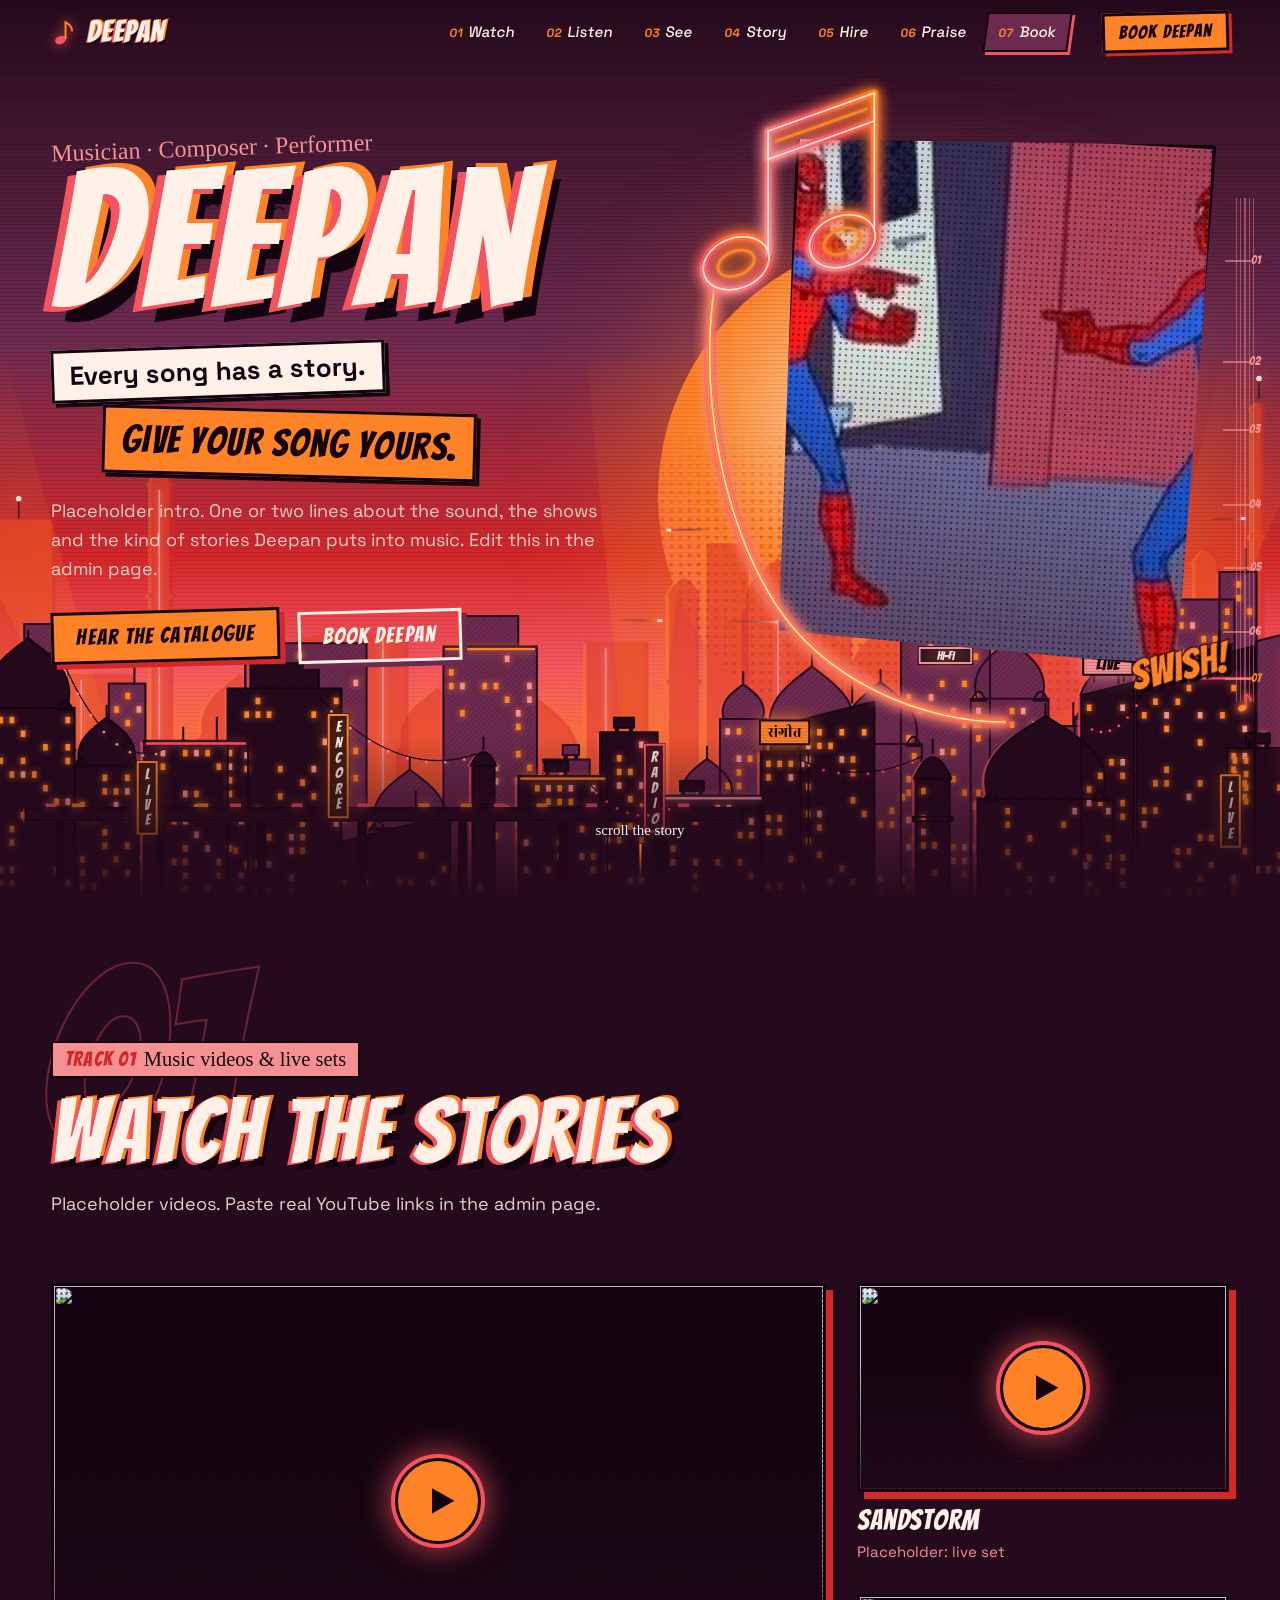
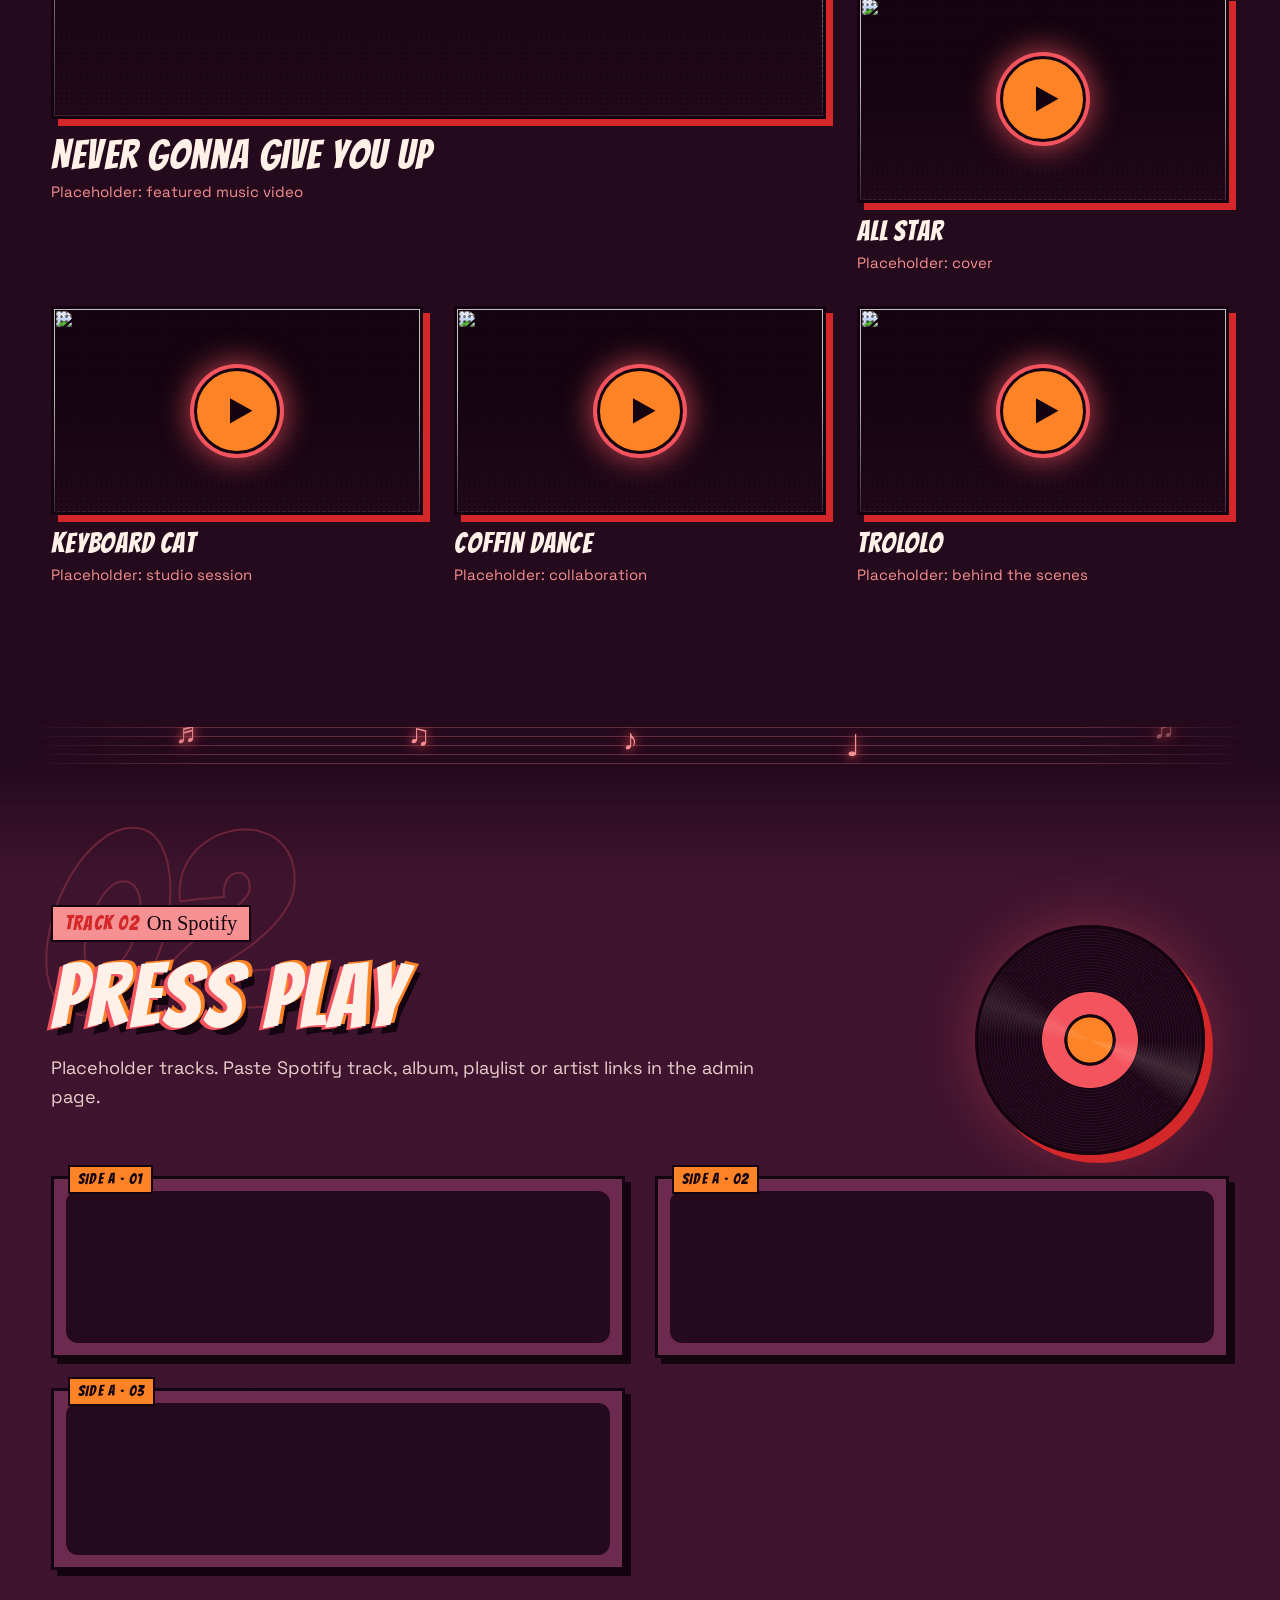
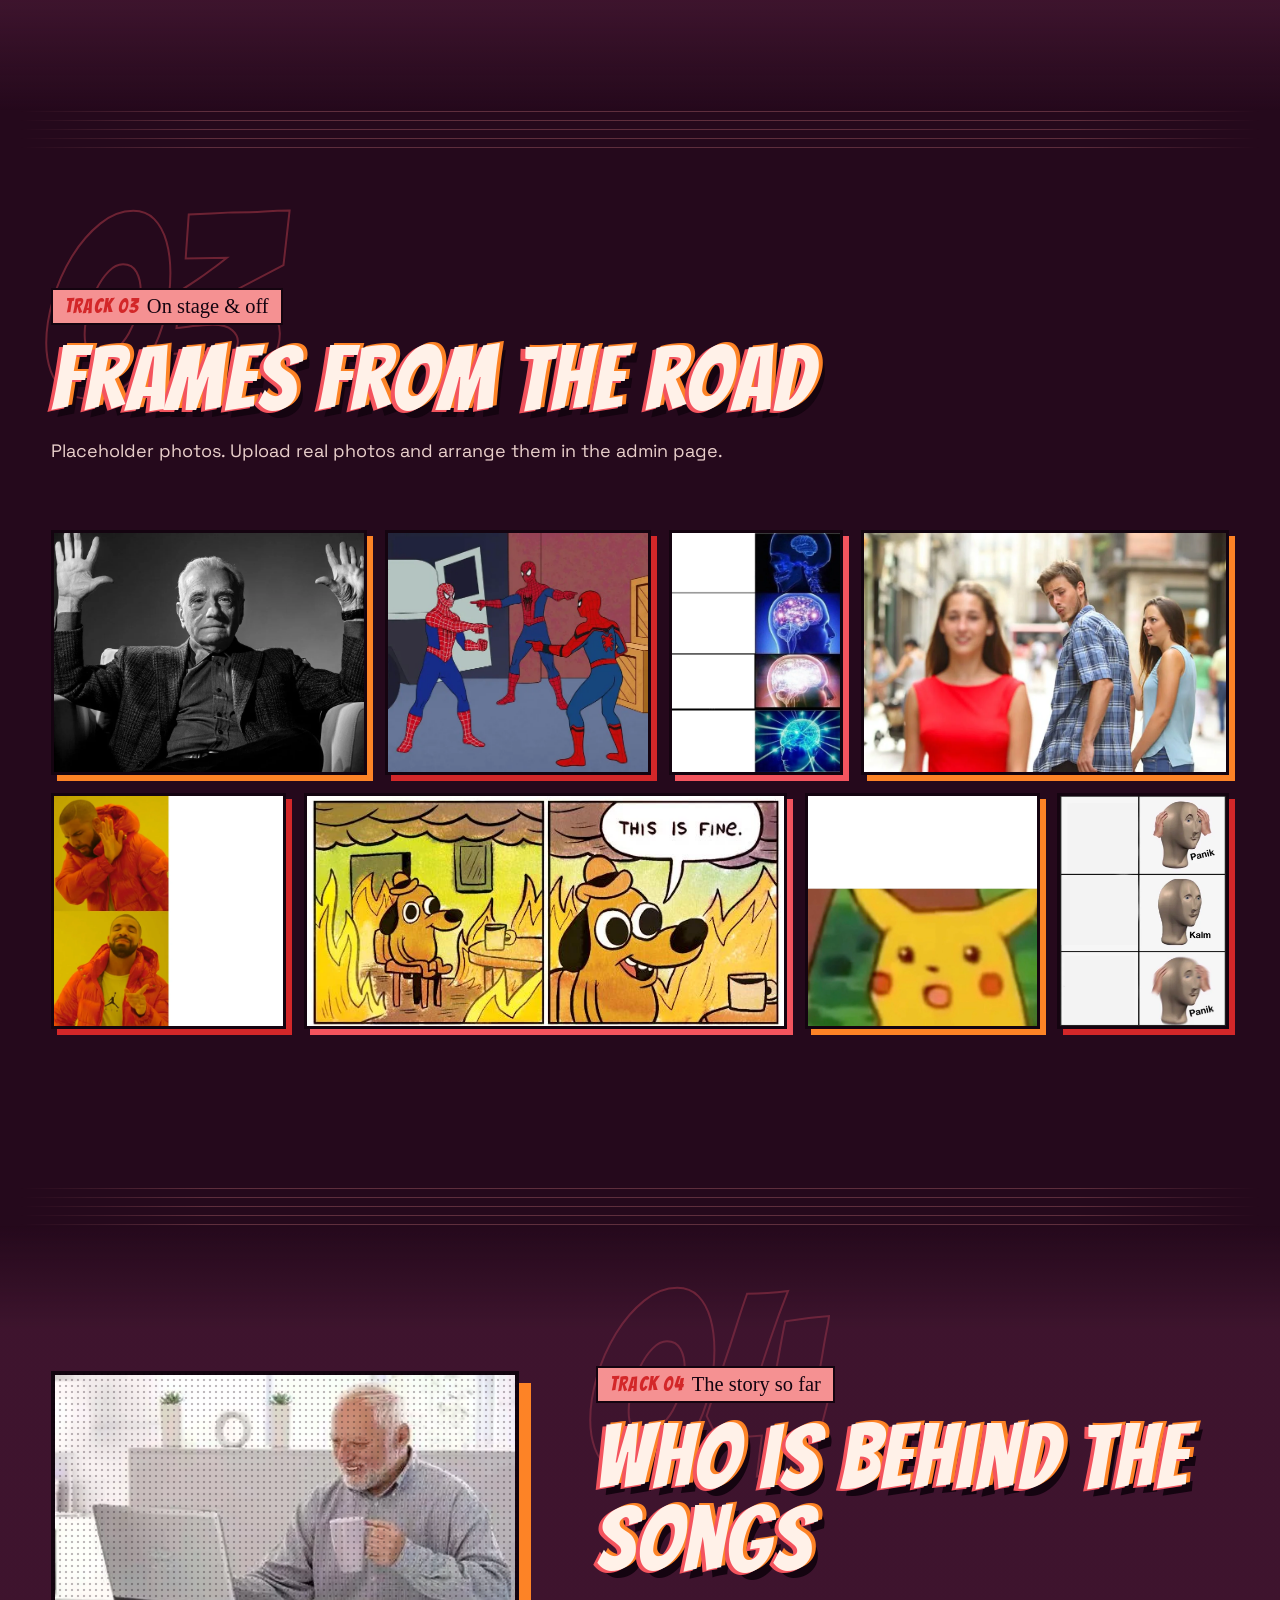
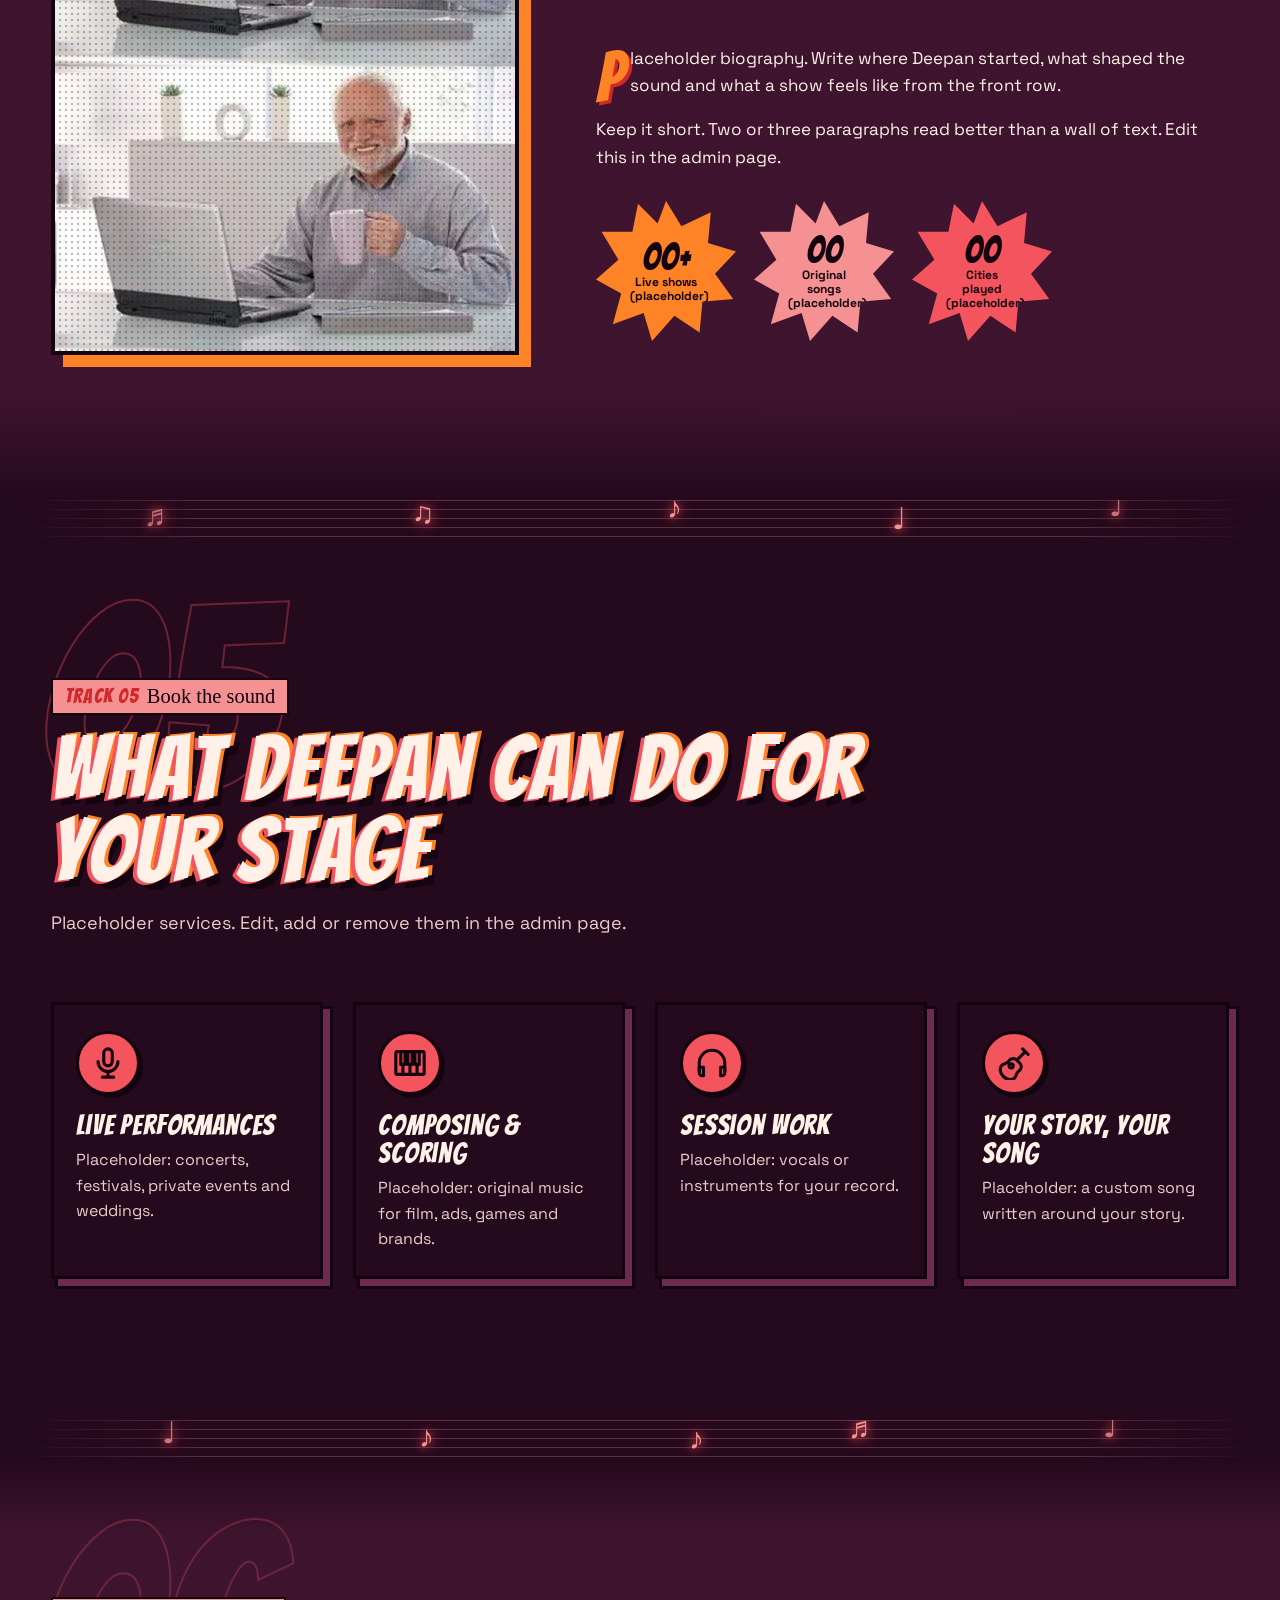
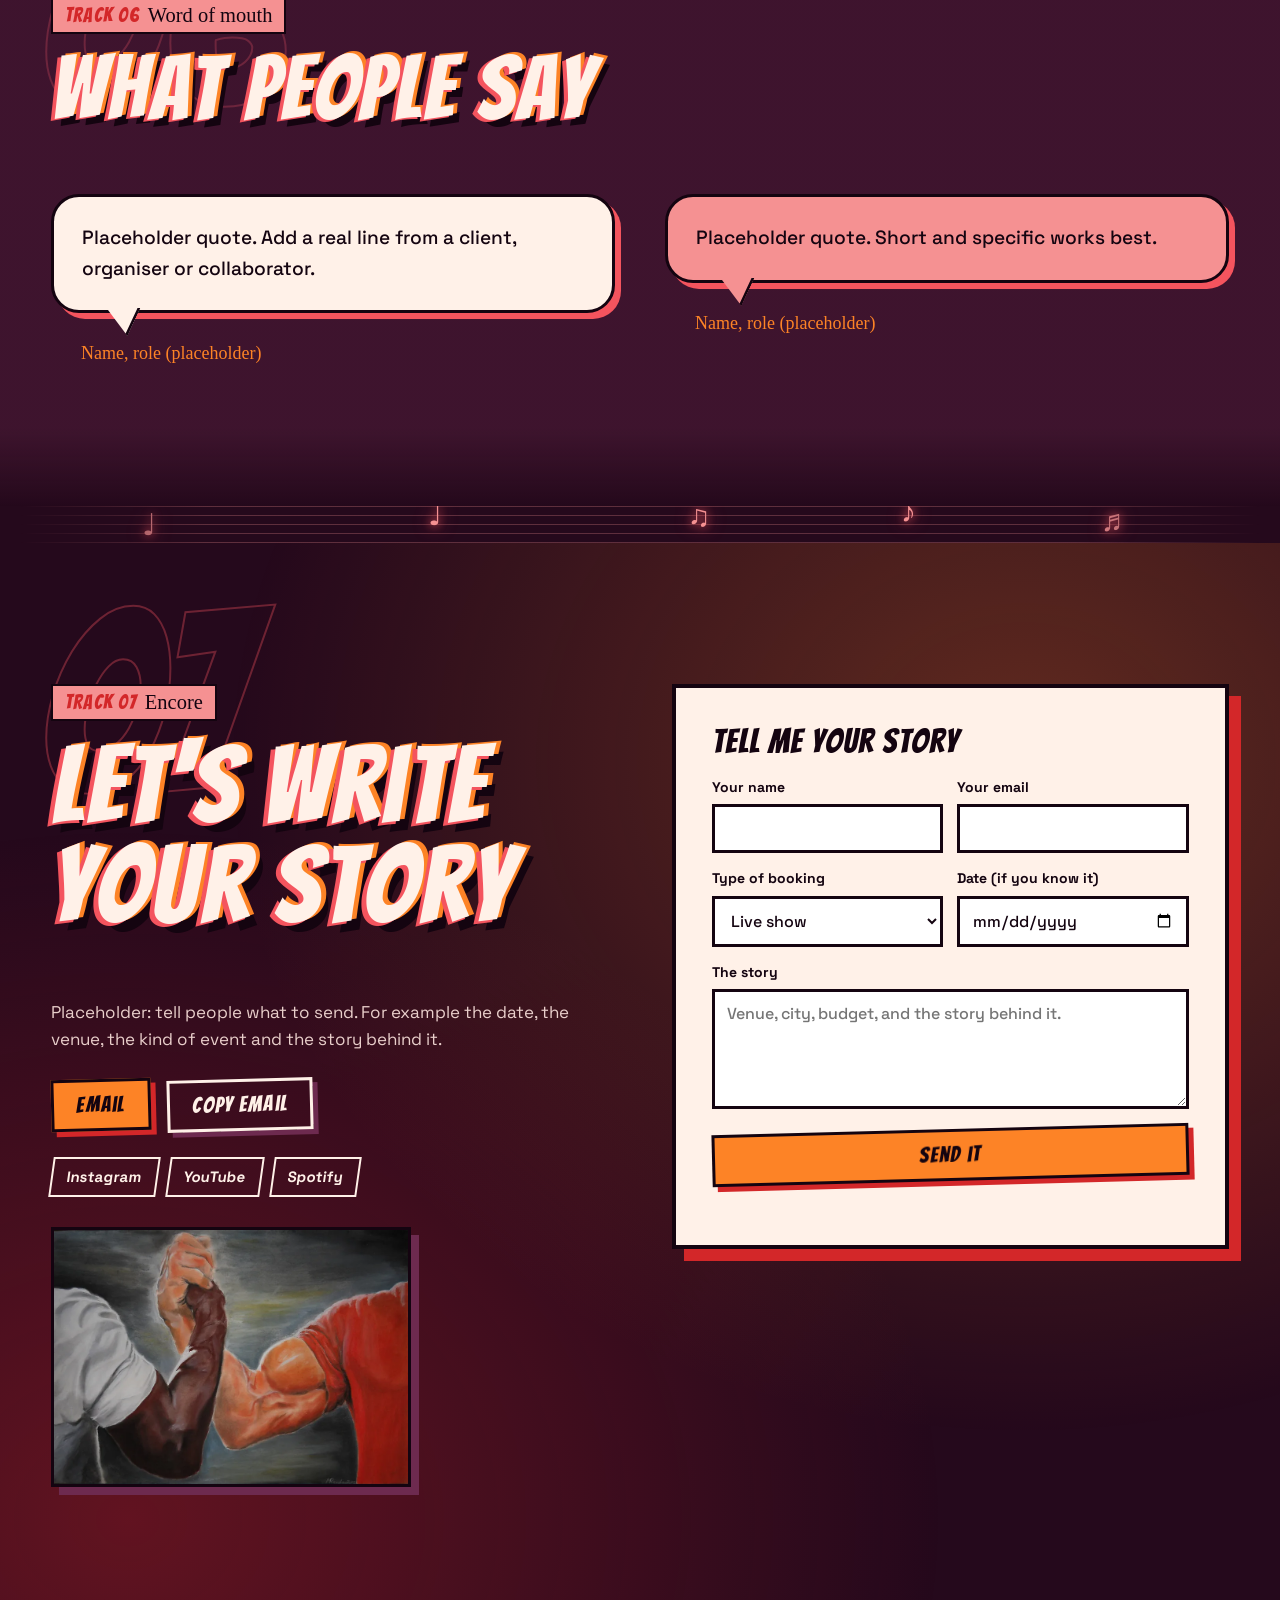
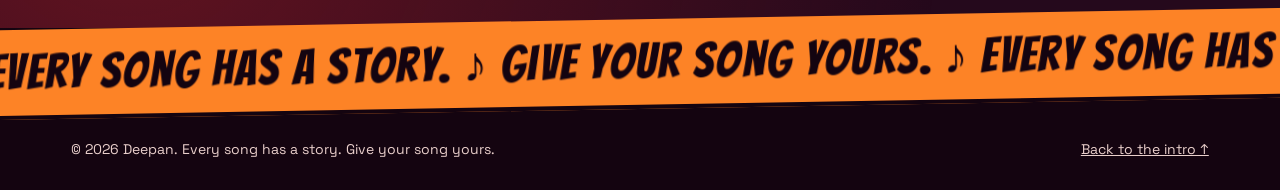
==== index.html @ 37f471c4 "Add files via upload" ====
<!DOCTYPE html>
<html lang="en">
  <head>
    <meta charset="utf-8">
    <meta name="viewport" content="width=device-width, initial-scale=1, viewport-fit=cover">
    <meta name="theme-color" content="#25091C">
    <!-- SEO:START -->
    <title>Deepan | Musician, composer and performer</title>
    <meta name="description" content="Every song has a story. Give your song yours. Watch, listen and book Deepan for live shows, composing and session work.">
    <meta name="keywords" content="Deepan, musician, composer, live music, singer, book a musician">
    <meta name="robots" content="noindex">
    <meta property="og:type" content="website">
    <meta property="og:title" content="Deepan | Musician, composer and performer">
    <meta property="og:description" content="Every song has a story. Give your song yours. Watch, listen and book Deepan for live shows, composing and session work.">
    <meta property="og:image" content="assets/placeholders/spiderman-pointing.webp">
    <meta property="og:locale" content="en_IN">
    <meta property="og:site_name" content="Deepan">
    <meta name="twitter:card" content="summary_large_image">
    <meta name="twitter:title" content="Deepan | Musician, composer and performer">
    <meta name="twitter:description" content="Every song has a story. Give your song yours. Watch, listen and book Deepan for live shows, composing and session work.">
    <meta name="twitter:image" content="assets/placeholders/spiderman-pointing.webp">
    <script type="application/ld+json">
{
  "@context": "https://schema.org",
  "@type": "MusicGroup",
  "name": "Deepan",
  "description": "Every song has a story. Give your song yours. Watch, listen and book Deepan for live shows, composing and session work.",
  "image": "assets/placeholders/spiderman-pointing.webp",
  "email": "hello@example.com"
}
</script>
    <!-- SEO:END -->
    <link rel="icon" href="favicon.svg" type="image/svg+xml">
    <link rel="preconnect" href="https://fonts.googleapis.com">
    <link rel="preconnect" href="https://fonts.gstatic.com" crossorigin>
    <link rel="stylesheet" href="https://fonts.googleapis.com/css2?family=Bangers&family=Permanent+Marker&family=Rozha+One&family=Space+Grotesk:wght@400;500;700&display=swap">
    <link rel="stylesheet" href="css/site.css">
    <link rel="preload" href="content.json" as="fetch" type="application/json" crossorigin>
    <script>
      // Set before first paint so the CSS can drop heavy layers on phones.
      (function () {
        var c = document.documentElement.classList;
        if (matchMedia('(pointer: coarse)').matches || /[?&]lite\b/.test(location.search)) c.add('lite');
      })();
    </script>
    <script src="https://cdn.jsdelivr.net/npm/lenis@1.3.4/dist/lenis.min.js" defer></script>
    <script type="module" src="js/site.js"></script>
  </head>
  <body>
    <a class="skip" href="#main">Skip to content</a>

    <svg class="svg-defs" width="0" height="0" aria-hidden="true">
      <defs>
        <filter id="neon-glow" x="-50%" y="-50%" width="200%" height="200%">
          <feGaussianBlur in="SourceGraphic" stdDeviation="7" result="wide"/>
          <feGaussianBlur in="SourceGraphic" stdDeviation="2.5" result="tight"/>
          <feMerge>
            <feMergeNode in="wide"/>
            <feMergeNode in="wide"/>
            <feMergeNode in="tight"/>
            <feMergeNode in="SourceGraphic"/>
          </feMerge>
        </filter>
        <linearGradient id="tube-grad" x1="0" y1="1" x2="1" y2="0">
          <stop offset="0" stop-color="#F59192"/>
          <stop offset=".5" stop-color="#F4545E"/>
          <stop offset="1" stop-color="#FD8326"/>
        </linearGradient>
        <symbol id="note-glyph" viewBox="0 0 40 52">
          <ellipse cx="13" cy="42" rx="11" ry="8" transform="rotate(-20 13 42)"/>
          <path d="M23 39V6c6 4 13 8 13 17" fill="none" stroke="currentColor" stroke-width="4" stroke-linecap="round"/>
        </symbol>
      </defs>
    </svg>

    <header class="topbar" id="topbar"></header>
    <nav class="staff" id="staff" aria-label="Page progress"></nav>
    <canvas class="fx" id="fx" aria-hidden="true"></canvas>
    <canvas class="fx fx-top" id="fx-top" aria-hidden="true"></canvas>

    <main id="main">
      <section class="hero" id="top"></section>
      <div id="sections"></div>
    </main>

    <footer class="footer" id="footer"></footer>

    <dialog class="lightbox" id="lightbox" aria-labelledby="lb-title" data-lenis-prevent>
      <div class="lb-wrap">
        <h2 class="sr-only" id="lb-title">Photo viewer</h2>
        <figure><img src="[data-uri]" alt=""><figcaption></figcaption></figure>
        <button class="lb-btn lb-close" type="button" aria-label="Close">×</button>
        <button class="lb-btn lb-prev" type="button" aria-label="Previous photo">‹</button>
        <button class="lb-btn lb-next" type="button" aria-label="Next photo">›</button>
      </div>
    </dialog>

    <noscript>
      <p class="noscript">This site needs JavaScript to show the videos, music and photos.</p>
    </noscript>
  </body>
</html>
---- css/site.css ----
/* Palette from "colour code": #FD8326 #F59192 #F4545E #D32729 #6D2A4F #25091C */
:root {
  --amber: #FD8326;
  --blush: #F59192;
  --coral: #F4545E;
  --crimson: #D32729;
  --plum: #6D2A4F;
  --night: #25091C;
  --ink: #140410;
  --paper: #FFF1E8;
  --paper-dim: #E9CFCB;

  --display: 'Bangers', 'Impact', sans-serif;
  --body: 'Space Grotesk', system-ui, sans-serif;
  --hand: 'Permanent Marker', 'Comic Sans MS', cursive;

  --gutter: clamp(16px, 4vw, 56px);
  --max: 1240px;
  --bar: 64px;
  --dots: radial-gradient(circle, rgba(20, 4, 16, .55) 1.1px, transparent 1.6px);
  --dots-light: radial-gradient(circle, rgba(255, 241, 232, .14) 1px, transparent 1.5px);
}

*, *::before, *::after { box-sizing: border-box; }
html { scroll-behavior: smooth; scroll-padding-top: var(--bar); -webkit-text-size-adjust: 100%; }
body {
  margin: 0;
  background: var(--night);
  color: var(--paper);
  font: 400 clamp(16px, 1.05vw + 10px, 18px)/1.6 var(--body);
  overflow-x: hidden;
}
body::before {
  /* Ben-Day dots and paper grain over the whole page. */
  content: '';
  position: fixed;
  inset: 0;
  z-index: 0;
  pointer-events: none;
  background:
    var(--dots-light) 0 0 / 7px 7px,
    url("data:image/svg+xml,%3Csvg xmlns='http://www.w3.org/2000/svg' width='160' height='160'%3E%3Cfilter id='n'%3E%3CfeTurbulence type='fractalNoise' baseFrequency='.9' numOctaves='2' stitchTiles='stitch'/%3E%3CfeColorMatrix values='0 0 0 0 1 0 0 0 0 .9 0 0 0 0 .85 0 0 0 .07 0'/%3E%3C/filter%3E%3Crect width='100%25' height='100%25' filter='url(%23n)'/%3E%3C/svg%3E");
  mask-image: linear-gradient(180deg, transparent 0, #000 90vh);
}
img { max-width: 100%; display: block; }
a { color: inherit; }
button { font: inherit; color: inherit; }
:focus-visible { outline: 3px solid var(--amber); outline-offset: 3px; }
.svg-defs { position: absolute; width: 0; height: 0; }
.noscript { position: relative; z-index: 2; padding: 120px 24px; text-align: center; }
.sr-only { position: absolute; width: 1px; height: 1px; overflow: hidden; clip: rect(0 0 0 0); white-space: nowrap; }
.skip { position: absolute; left: -999px; top: 8px; z-index: 100; background: var(--amber); color: var(--ink); padding: 8px 14px; font-weight: 700; }
.skip:focus { left: 8px; }

/* Off-register print: colour layers slip away from the ink line. */
.misreg {
  color: var(--paper);
  text-shadow:
    -0.045em 0.025em 0 var(--coral),
    0.045em -0.02em 0 var(--amber),
    0.07em 0.08em 0 var(--ink);
}

/* ---------- Top bar ---------- */
.topbar {
  position: fixed;
  inset: 0 0 auto 0;
  z-index: 50;
  height: var(--bar);
  display: flex;
  align-items: center;
  gap: 24px;
  padding: 0 var(--gutter);
  transition: background .3s, box-shadow .3s, transform .25s ease;
}
.topbar.tuck { transform: translateY(-110%); }
.topbar.scrolled {
  background: rgba(37, 9, 28, .94);
  box-shadow: 0 3px 0 var(--ink), 0 6px 0 var(--crimson);
}
.logo {
  font: 400 30px/1 var(--display);
  letter-spacing: .04em;
  text-decoration: none;
  display: inline-flex;
  align-items: center;
  gap: 10px;
}
.logo svg { width: 26px; height: 26px; filter: drop-shadow(0 0 6px var(--coral)); }
.tracklist { display: flex; gap: 4px; margin-left: auto; list-style: none; padding: 0; }
.tracklist a {
  display: block;
  padding: 6px 12px;
  text-decoration: none;
  font-weight: 500;
  font-size: 15px;
  border: 2px solid transparent;
  transform: skew(-8deg);
}
.tracklist a span { color: var(--amber); font-size: 12px; margin-right: 6px; font-weight: 700; }
.tracklist a:hover, .tracklist a.on { border-color: var(--ink); background: var(--plum); box-shadow: 3px 3px 0 var(--coral); }
.book-btn { margin-left: 8px; }
.menu-btn { display: none; }

/* ---------- Buttons ---------- */
.btn {
  --bg: var(--amber);
  --fg: var(--ink);
  --sh: var(--crimson);
  display: inline-flex;
  align-items: center;
  gap: 10px;
  padding: 12px 22px;
  border: 3px solid var(--ink);
  background: var(--bg);
  color: var(--fg);
  font: 400 22px/1 var(--display);
  letter-spacing: .06em;
  text-decoration: none;
  cursor: pointer;
  box-shadow: 5px 5px 0 var(--sh);
  transform: rotate(-1.5deg);
  transition: transform .22s cubic-bezier(.3, .7, .3, 1), box-shadow .22s cubic-bezier(.3, .7, .3, 1);
}
.btn:hover { transform: rotate(0) translate(-2px, -2px); box-shadow: 8px 8px 0 var(--sh); }
.btn:active { transform: translate(3px, 3px); box-shadow: 1px 1px 0 var(--sh); }
.btn.ghost { --bg: transparent; --fg: var(--paper); --sh: var(--plum); border-color: var(--paper); }
.btn.small { font-size: 18px; padding: 8px 14px; box-shadow: 3px 3px 0 var(--sh); }
.btn svg { width: 20px; height: 20px; }

/* ---------- Hero ---------- */
.hero {
  position: relative;
  min-height: 100vh;
  min-height: 100svh;
  overflow: hidden;
  isolation: isolate;
  display: grid;
  align-items: center;
  padding: calc(var(--bar) + 24px) var(--gutter) 0;
  background: linear-gradient(180deg, var(--night) 0%, var(--plum) 38%, var(--crimson) 62%, var(--coral) 74%, var(--amber) 86%);
}
.hero-sky { position: absolute; inset: 0; z-index: -2; pointer-events: none; }
/* Faint screen scanlines over the sky: the cyberpunk layer. */
.hero-sky::after {
  content: '';
  position: absolute;
  inset: 0;
  background: repeating-linear-gradient(180deg, rgba(20, 4, 16, .14) 0 1px, transparent 1px 4px);
  mask-image: linear-gradient(180deg, #000 0%, rgba(0, 0, 0, .4) 70%, transparent 100%);
}
.sun {
  position: absolute;
  width: min(44vw, 520px);
  aspect-ratio: 1;
  right: 8%;
  bottom: 16%;
  border-radius: 50%;
  background: radial-gradient(circle at 40% 35%, #FFD3A8 0%, var(--amber) 38%, var(--coral) 75%);
  box-shadow: 0 0 120px 30px rgba(253, 131, 38, .35);
}
.sun::after {
  content: '';
  position: absolute;
  inset: 0;
  border-radius: 50%;
  background: radial-gradient(circle, var(--crimson) 1.6px, transparent 2.4px) 0 0 / 9px 9px;
  mask-image: linear-gradient(180deg, transparent 35%, #000 95%);
}
/* Full hero size, so each canvas can take a % of the hero height before it is drawn. */
.skyline { position: absolute; inset: 0; z-index: -1; pointer-events: none; will-change: transform; }
.skyline canvas { position: absolute; left: 0; bottom: 0; width: 100%; }
.hero-fade { position: absolute; left: 0; right: 0; bottom: 0; height: 18vh; z-index: -1; background: linear-gradient(180deg, transparent, var(--night)); pointer-events: none; }
.birds { position: absolute; top: 22%; left: 12%; width: 140px; z-index: -1; opacity: .7; }

.hero-inner {
  width: 100%;
  max-width: var(--max);
  margin: 0 auto;
  display: grid;
  grid-template-columns: minmax(0, 1.25fr) minmax(0, .9fr);
  gap: clamp(20px, 4vw, 60px);
  align-items: center;
  padding-bottom: 22vh;
}
.hero-role {
  font: 400 clamp(18px, 2vw, 24px)/1.2 var(--hand);
  color: var(--blush);
  margin: 0 0 4px;
  transform: rotate(-2deg);
}
.hero-name {
  font: 400 clamp(84px, 15vw, 220px)/.82 var(--display);
  letter-spacing: .02em;
  margin: 0;
  -webkit-text-stroke: 2px var(--ink);
  paint-order: stroke fill;
}
.hero-name .ch { display: inline-block; animation: drop .8s cubic-bezier(.2, .9, .3, 1.15) both; animation-delay: calc(var(--i) * 60ms + .15s); }
@keyframes drop {
  0% { opacity: 0; transform: translateY(-70px) rotate(-14deg) scale(1.3); }
  70% { opacity: 1; transform: translateY(6px) rotate(3deg); }
  100% { opacity: 1; transform: none; }
}
.captions { display: flex; flex-direction: column; align-items: flex-start; gap: 10px; margin: 26px 0 22px; }
.caption {
  display: inline-block;
  padding: 8px 16px;
  border: 3px solid var(--ink);
  font: 700 clamp(18px, 2.1vw, 26px)/1.2 var(--body);
  box-shadow: 4px 4px 0 var(--ink);
}
.caption.a { background: var(--paper); color: var(--ink); transform: rotate(-2deg); }
.caption.b { background: var(--amber); color: var(--ink); transform: rotate(1.5deg) translateX(clamp(10px, 4vw, 60px)); font-family: var(--display); font-weight: 400; font-size: clamp(24px, 3vw, 38px); letter-spacing: .04em; }
.hero-intro { max-width: 46ch; margin: 0 0 26px; color: var(--paper-dim); }
.hero-ctas { display: flex; flex-wrap: wrap; gap: 18px; }

.hero-art { position: relative; justify-self: center; width: min(100%, 420px); }
.portrait {
  position: relative;
  margin: 0;
  border: 4px solid var(--ink);
  background: var(--plum);
  transform: rotate(3deg);
  box-shadow: 10px 10px 0 var(--ink), 10px 10px 0 4px var(--coral);
  clip-path: polygon(0 3%, 100% 0, 97% 100%, 2% 97%);
}
.portrait img { width: 100%; aspect-ratio: 4 / 5; object-fit: cover; max-height: 62vh; filter: saturate(1.1) contrast(1.05); }
.portrait::after {
  content: '';
  position: absolute;
  inset: 0;
  background: var(--dots) 0 0 / 6px 6px, linear-gradient(200deg, transparent 50%, rgba(211, 39, 41, .45));
  mix-blend-mode: multiply;
  pointer-events: none;
}

.note-fly {
  position: absolute;
  width: clamp(150px, 18vw, 250px);
  left: -26%;
  top: -12%;
  z-index: 2;
  will-change: transform;
}
.neon-note { display: block; width: 100%; overflow: visible; }
.neon-note .tube { fill: none; stroke-linecap: round; stroke-linejoin: round; stroke-dasharray: 1; stroke-dashoffset: 1; }
.neon-note .t-out { stroke: url(#tube-grad); stroke-width: 7; }
.neon-note .t-in { stroke: var(--amber); stroke-width: 3; }
.neon-note .t-core { stroke: #FFE9DC; stroke-width: 1.6; }
.neon-note.lit .tube { animation: draw 1.3s cubic-bezier(.6, 0, .2, 1) calc(var(--d, 0s) + .2s) forwards; }
.neon-note.lit { animation: ignite 1.6s steps(1) .2s both; }
@keyframes draw { to { stroke-dashoffset: 0; } }
@keyframes ignite {
  0% { opacity: 0; } 10% { opacity: 1; } 14% { opacity: .2; } 20% { opacity: 1; }
  26% { opacity: .35; } 30%, 100% { opacity: 1; }
}
.swish-tail path { fill: none; stroke-linecap: round; stroke-dasharray: 1; stroke-dashoffset: 1; }
.neon-note.lit .swish-tail path { animation: draw .9s cubic-bezier(.3, 0, .2, 1) forwards; }
.neon-note.settled .swish-tail path { animation: none; stroke-dashoffset: 0; }

.sfx {
  position: absolute;
  font: 400 clamp(26px, 3.2vw, 44px)/1 var(--display);
  color: var(--amber);
  -webkit-text-stroke: 2px var(--ink);
  paint-order: stroke fill;
  text-shadow: 4px 4px 0 var(--ink);
  transform: rotate(-12deg);
  pointer-events: none;
  z-index: 3;
}
.sfx.s1 { right: -6%; bottom: -6%; }
.float-notes span {
  position: absolute;
  font-size: 26px;
  color: var(--blush);
  opacity: .0;
  text-shadow: 0 0 10px var(--coral);
  animation: rise 7s linear infinite;
}
@keyframes rise {
  0% { transform: translateY(0) rotate(-10deg); opacity: 0; }
  15% { opacity: .8; }
  100% { transform: translateY(-46vh) rotate(25deg); opacity: 0; }
}
.scroll-cue {
  position: absolute;
  left: 50%;
  bottom: 22px;
  translate: -50% 0;
  font: 400 15px/1 var(--hand);
  color: var(--paper);
  text-decoration: none;
  display: flex;
  flex-direction: column;
  align-items: center;
  gap: 6px;
  z-index: 3;
}
.scroll-cue i { width: 2px; height: 34px; background: linear-gradient(var(--amber), transparent); animation: cue 1.8s ease-in-out infinite; }
@keyframes cue { 0% { transform: scaleY(0); transform-origin: top; } 50% { transform: scaleY(1); transform-origin: top; } 51% { transform-origin: bottom; } 100% { transform: scaleY(0); transform-origin: bottom; } }

/* ---------- Sections ---------- */
main { position: relative; z-index: 1; }
.sec { position: relative; padding: clamp(80px, 11vw, 150px) var(--gutter); }
.sec:nth-of-type(even) { background: linear-gradient(180deg, transparent, rgba(109, 42, 79, .35) 12%, rgba(109, 42, 79, .35) 88%, transparent); }
.sec-inner { max-width: var(--max); margin: 0 auto; position: relative; }
.sec-head { position: relative; margin-bottom: clamp(36px, 5vw, 64px); max-width: 860px; }
.track-no {
  position: absolute;
  top: -.42em;
  left: -.06em;
  z-index: -1;
  font: 400 clamp(130px, 20vw, 260px)/1 var(--display);
  color: transparent;
  -webkit-text-stroke: 2px rgba(244, 84, 94, .35);
  user-select: none;
  pointer-events: none;
}
.eyebrow {
  display: inline-block;
  font: 400 clamp(17px, 1.6vw, 21px)/1.2 var(--hand);
  color: var(--ink);
  background: var(--blush);
  padding: 4px 12px;
  transform: rotate(-2deg);
  border: 2px solid var(--ink);
  margin-bottom: 14px;
}
.eyebrow b { font-family: var(--display); font-weight: 400; letter-spacing: .06em; margin-right: 8px; color: var(--crimson); }
.sec-title { font: 400 clamp(46px, 7vw, 96px)/.92 var(--display); letter-spacing: .02em; margin: 0 0 16px; }
.sec-intro { color: var(--paper-dim); max-width: 60ch; margin: 0; }

/* Comic panel: thick ink, hard offset shadow, slightly crooked. */
.panel {
  position: relative;
  border: 3px solid var(--ink);
  background: var(--plum);
  box-shadow: 7px 7px 0 var(--ink);
}

/* Reveal: a short glide up with a slight comic tilt that settles. */
.reveal { opacity: 0; }
.reveal.in { animation: slam .8s cubic-bezier(.16, .84, .3, 1) both; animation-delay: calc(var(--i, 0) * 70ms); }
@keyframes slam {
  from { opacity: 0; transform: translate3d(0, 34px, 0) rotate(-1.5deg) scale(.98); }
  to { opacity: 1; transform: none; }
}

/* Staff divider between sections: five lines and a short melody. */
.stave {
  position: relative;
  z-index: 1;
  max-width: var(--max);
  height: 37px;
  margin: 0 auto;
  background: repeating-linear-gradient(180deg, rgba(245, 145, 146, .28) 0 1px, transparent 1px 9px);
  mask-image: linear-gradient(90deg, transparent, #000 15%, #000 85%, transparent);
}
.stave i {
  position: absolute;
  font: normal 30px/1 serif;
  color: var(--blush);
  text-shadow: 0 0 8px var(--coral), 0 0 18px var(--coral);
}

/* ---------- Videos ---------- */
.videos { display: grid; grid-template-columns: repeat(3, minmax(0, 1fr)); gap: clamp(18px, 2.4vw, 32px); }
.video { margin: 0; }
.video:nth-child(3n + 2) { transform: rotate(.8deg); }
.video:nth-child(3n) { transform: rotate(-.8deg); }
.video.featured { grid-column: span 2; grid-row: span 2; transform: rotate(-.6deg); }
.yt {
  position: relative;
  display: block;
  width: 100%;
  aspect-ratio: 16 / 9;
  padding: 0;
  border: 3px solid var(--ink);
  background: var(--ink);
  cursor: pointer;
  overflow: hidden;
  box-shadow: 7px 7px 0 var(--crimson);
}
.yt img, .yt iframe { position: absolute; inset: 0; width: 100%; height: 100%; object-fit: cover; border: 0; }
.yt::after {
  content: '';
  position: absolute;
  inset: 0;
  background: var(--dots) 0 0 / 5px 5px, linear-gradient(180deg, transparent 40%, rgba(37, 9, 28, .85));
  transition: opacity .3s ease;
  pointer-events: none;
}
.yt:hover::after { opacity: .55; }
.yt.playing::after { display: none; }
.play {
  position: absolute;
  left: 50%;
  top: 50%;
  translate: -50% -50%;
  z-index: 2;
  width: clamp(54px, 7vw, 86px);
  aspect-ratio: 1;
  display: grid;
  place-items: center;
  border-radius: 50%;
  border: 3px solid var(--ink);
  background: var(--amber);
  box-shadow: 0 0 0 4px var(--coral), 0 0 30px 6px rgba(244, 84, 94, .7);
  transition: transform .25s cubic-bezier(.3, .7, .3, 1.3);
}
.play svg { width: 42%; margin-left: 8%; fill: var(--ink); }
.yt:hover .play { transform: scale(1.12) rotate(-8deg); }
.video figcaption { margin-top: 14px; }
.video h3 { margin: 0; font: 400 clamp(22px, 2.2vw, 30px)/1.05 var(--display); letter-spacing: .03em; }
.video p { margin: 4px 0 0; color: var(--blush); font-size: 15px; }
.video.featured h3 { font-size: clamp(30px, 3.2vw, 44px); }

/* ---------- Spotify ---------- */
.listen-head { display: flex; align-items: center; gap: clamp(20px, 5vw, 70px); }
.listen-head .sec-head { flex: 1; }
.vinyl {
  flex: none;
  width: clamp(120px, 18vw, 230px);
  aspect-ratio: 1;
  border-radius: 50%;
  background:
    radial-gradient(circle, var(--amber) 0 14%, var(--ink) 14.5% 16%, var(--coral) 16.5% 30%, transparent 30.5%),
    repeating-radial-gradient(circle, #1a0614 0 2px, #2c0c22 2px 3px);
  border: 3px solid var(--ink);
  box-shadow: 8px 8px 0 var(--crimson), 0 0 60px rgba(244, 84, 94, .35);
  will-change: transform;
}
.vinyl::after {
  content: '';
  display: block;
  width: 100%;
  height: 100%;
  border-radius: 50%;
  background: conic-gradient(from 20deg, transparent 0 20%, rgba(255, 241, 232, .14) 25%, transparent 30% 70%, rgba(255, 241, 232, .1) 75%, transparent 80%);
}
.spotify-grid { display: grid; grid-template-columns: repeat(2, minmax(0, 1fr)); gap: clamp(18px, 2.4vw, 30px); }
.spotify {
  position: relative;
  padding: 12px;
  background: var(--plum);
  border: 3px solid var(--ink);
  box-shadow: 6px 6px 0 var(--ink);
}
.spotify:nth-child(odd) { transform: rotate(-.6deg); }
.spotify:nth-child(even) { transform: rotate(.6deg); }
.spotify.wide { grid-column: 1 / -1; }
.spotify iframe { display: block; width: 100%; border: 0; border-radius: 12px; background: var(--night); }
.spotify .tag {
  position: absolute;
  top: -14px;
  left: 14px;
  z-index: 1;
  font: 400 15px/1 var(--display);
  letter-spacing: .08em;
  background: var(--amber);
  color: var(--ink);
  border: 2px solid var(--ink);
  padding: 5px 8px;
}

/* ---------- Gallery ----------
   Justified rows: each photo keeps its own shape, every row is the same height
   and fills the full width. Width grows in proportion to the aspect ratio (--ar). */
.gallery {
  --row: clamp(130px, 19vw, 280px);
  display: flex;
  flex-wrap: wrap;
  gap: clamp(12px, 1.4vw, 20px);
}
.gallery::after { content: ''; flex-grow: 1000000; } /* keeps a short last row from stretching */
.shot {
  position: relative;
  display: block;
  margin: 0;
  padding: 0;
  font: inherit;
  color: inherit;
  text-align: left;
  flex: calc(var(--ar, 1.4) * 100) 1 calc(var(--ar, 1.4) * var(--row));
  aspect-ratio: var(--ar, 1.4);
  max-width: 100%;
  cursor: zoom-in;
  border: 3px solid var(--ink);
  background: var(--ink);
  box-shadow: 6px 6px 0 var(--coral);
  overflow: hidden;
}
/* Once the balanced layout has run, each photo gets an exact width. */
.gallery.laid .shot { flex: 0 0 var(--w); }
.gallery.laid .shot.row-end { flex-grow: 1; }
/* Featured: a row of its own, kept inside one screen. */
.shot.big, .gallery.laid .shot.big { flex: 1 1 100%; aspect-ratio: auto; height: clamp(240px, 62vh, 660px); }
.shot:nth-child(3n + 1) { box-shadow: 6px 6px 0 var(--amber); }
.shot:nth-child(3n + 2) { box-shadow: 6px 6px 0 var(--crimson); }
.shot img { width: 100%; height: 100%; object-fit: cover; transition: transform .6s cubic-bezier(.2, .7, .2, 1); }
.shot::before, .shot::after {
  /* Two tinted copies that slip apart on hover: the glitch from the films. */
  content: '';
  position: absolute;
  inset: 0;
  background: var(--img) center / cover;
  background-position: var(--focus, center);
  opacity: 0;
  pointer-events: none;
  mix-blend-mode: screen;
}
.shot::before { background-color: var(--coral); background-blend-mode: multiply; }
.shot::after { background-color: var(--amber); background-blend-mode: multiply; }
.shot:hover img { transform: scale(1.05); }
/* One quick colour slip on hover, then it settles. */
.shot:hover::before { animation: slipL .5s cubic-bezier(.2, .7, .2, 1) both; }
.shot:hover::after { animation: slipR .5s cubic-bezier(.2, .7, .2, 1) both; }
@keyframes slipL { from { opacity: .7; transform: translateX(-8px); clip-path: inset(15% 0 50% 0); } to { opacity: 0; transform: none; clip-path: inset(40% 0 30% 0); } }
@keyframes slipR { from { opacity: .6; transform: translateX(8px); clip-path: inset(50% 0 15% 0); } to { opacity: 0; transform: none; clip-path: inset(30% 0 40% 0); } }
.shot .cap {
  position: absolute;
  left: 10px;
  bottom: 10px;
  right: 10px;
  z-index: 2;
  justify-self: start;
  width: fit-content;
  max-width: calc(100% - 20px);
  padding: 4px 10px;
  background: var(--paper);
  color: var(--ink);
  border: 2px solid var(--ink);
  font-size: 14px;
  font-weight: 700;
  transform: rotate(-1.5deg) translateY(140%);
  transition: transform .35s cubic-bezier(.2, .8, .2, 1);
}
.shot:hover .cap, .shot:focus-visible .cap { transform: rotate(-1.5deg); }

.lightbox {
  border: 0;
  padding: 0;
  background: transparent;
  max-width: 100vw;
  max-height: 100vh;
  width: 100vw;
  height: 100vh;
  color: var(--paper);
  /* Without this, a finger drag becomes a browser pan and the swipe arrives as pointercancel. */
  touch-action: pan-y pinch-zoom;
}
.lightbox::backdrop { background: rgba(20, 4, 16, .92); }
.lightbox .lb-wrap { position: relative; height: 100%; display: grid; place-items: center; padding: 56px 64px; }
.lightbox figure { margin: 0; display: grid; justify-items: center; gap: 12px; }
.lightbox img { max-width: 100%; max-height: calc(100vh - 150px); width: auto; border: 4px solid var(--ink); box-shadow: 10px 10px 0 var(--coral); }
.lightbox figcaption { font: 400 20px/1.2 var(--hand); }
.lightbox figcaption a { font: 500 14px var(--body); margin-left: 12px; color: var(--blush); }
.lb-btn {
  position: absolute;
  width: 48px;
  height: 48px;
  border: 3px solid var(--ink);
  background: var(--amber);
  color: var(--ink);
  font: 400 26px/1 var(--display);
  cursor: pointer;
  box-shadow: 3px 3px 0 var(--ink);
}
.lb-close { top: 14px; right: 14px; }
.lb-prev { left: 10px; top: 50%; translate: 0 -50%; }
.lb-next { right: 10px; top: 50%; translate: 0 -50%; }

/* ---------- Story ---------- */
.story { display: grid; grid-template-columns: minmax(0, .85fr) minmax(0, 1.15fr); gap: clamp(30px, 6vw, 90px); align-items: center; }
.story-img { margin: 0; position: relative; transform: rotate(-2.5deg); }
.story-img img { width: 100%; max-height: 70vh; object-fit: cover; border: 4px solid var(--ink); box-shadow: 12px 12px 0 var(--amber); }
.story-img::after {
  content: '';
  position: absolute;
  inset: 0;
  background: var(--dots) 0 0 / 6px 6px;
  mix-blend-mode: multiply;
  opacity: .5;
  pointer-events: none;
}
.story-body p { margin: 0 0 1em; font-size: clamp(17px, 1.3vw, 20px); }
.story-body p:first-child::first-letter {
  float: left;
  font: 400 4.2em/.8 var(--display);
  margin: .06em .1em 0 0;
  color: var(--amber);
  text-shadow: 3px 3px 0 var(--crimson);
}
.stats { display: flex; flex-wrap: wrap; gap: 18px; margin-top: 30px; padding: 0; list-style: none; }
.stat {
  display: grid;
  place-items: center;
  text-align: center;
  width: 140px;
  aspect-ratio: 1;
  padding: 18px;
  background: var(--amber);
  color: var(--ink);
  clip-path: polygon(50% 0, 61% 18%, 82% 8%, 80% 30%, 100% 36%, 85% 52%, 98% 70%, 76% 72%, 74% 94%, 56% 82%, 40% 100%, 34% 80%, 12% 88%, 18% 66%, 0 56%, 16% 42%, 4% 22%, 26% 22%, 30% 2%, 44% 16%);
}
.stat:nth-child(2) { background: var(--blush); }
.stat:nth-child(3) { background: var(--coral); }
.stat b { display: block; font: 400 38px/1 var(--display); }
.stat small { display: block; font-size: 12px; font-weight: 700; line-height: 1.15; max-width: 9ch; }

/* ---------- Services ---------- */
.services { display: grid; grid-template-columns: repeat(auto-fit, minmax(230px, 1fr)); gap: clamp(18px, 2.4vw, 30px); }
.service {
  padding: 26px 22px 24px;
  background: var(--night);
  border: 3px solid var(--ink);
  box-shadow: 7px 7px 0 var(--plum), 7px 7px 0 3px var(--ink);
  transition: transform .3s cubic-bezier(.3, .7, .3, 1), box-shadow .3s cubic-bezier(.3, .7, .3, 1);
}
.service:nth-child(even) { transform: rotate(1deg); }
.service:nth-child(odd) { transform: rotate(-1deg); }
.service:hover { transform: rotate(0) translateY(-6px); box-shadow: 10px 12px 0 var(--crimson), 10px 12px 0 3px var(--ink); }
.service .ico {
  width: 64px;
  height: 64px;
  display: grid;
  place-items: center;
  margin-bottom: 16px;
  background: var(--coral);
  border: 3px solid var(--ink);
  border-radius: 50%;
  box-shadow: 3px 3px 0 var(--ink);
}
.service .ico svg { width: 34px; height: 34px; stroke: var(--ink); fill: none; stroke-width: 2.2; stroke-linecap: round; stroke-linejoin: round; }
.service h3 { margin: 0 0 8px; font: 400 28px/1 var(--display); letter-spacing: .03em; }
.service p { margin: 0; color: var(--paper-dim); font-size: 16px; }

/* ---------- Quotes ---------- */
.quotes { display: grid; grid-template-columns: repeat(auto-fit, minmax(280px, 1fr)); gap: clamp(30px, 4vw, 50px); }
.bubble { margin: 0; }
.bubble blockquote {
  position: relative;
  margin: 0 0 30px;
  padding: 26px 28px;
  background: var(--paper);
  color: var(--ink);
  border: 3px solid var(--ink);
  border-radius: 28px;
  font-size: clamp(18px, 1.5vw, 21px);
  font-weight: 500;
  box-shadow: 6px 6px 0 var(--coral);
}
.bubble blockquote::after {
  content: '';
  position: absolute;
  left: 46px;
  bottom: -26px;
  width: 34px;
  height: 28px;
  background: var(--paper);
  border-right: 3px solid var(--ink);
  border-bottom: 3px solid var(--ink);
  clip-path: polygon(0 0, 100% 0, 100% 100%);
  transform: skewX(-25deg);
}
.bubble:nth-child(even) blockquote { background: var(--blush); }
.bubble:nth-child(even) blockquote::after { background: var(--blush); }
.bubble figcaption { padding-left: 30px; font: 400 18px/1.2 var(--hand); color: var(--amber); }

/* ---------- Generic text section ---------- */
.textsec { display: grid; grid-template-columns: minmax(0, 1fr) minmax(0, .8fr); gap: clamp(30px, 5vw, 70px); align-items: center; }
.textsec.noimg { grid-template-columns: minmax(0, 1fr); max-width: 760px; }
.textsec img { width: 100%; max-height: 70vh; object-fit: cover; border: 4px solid var(--ink); box-shadow: 10px 10px 0 var(--coral); transform: rotate(2deg); }

/* ---------- Contact ---------- */
.contact-sec {
  background:
    radial-gradient(ellipse at 80% 20%, rgba(253, 131, 38, .28), transparent 55%),
    radial-gradient(ellipse at 10% 90%, rgba(211, 39, 41, .35), transparent 50%);
}
.contact { display: grid; grid-template-columns: minmax(0, 1fr) minmax(0, 1fr); gap: clamp(30px, 5vw, 70px); align-items: start; }
.contact .sec-title { font-size: clamp(54px, 8.5vw, 120px); }
.contact-text { font-size: clamp(17px, 1.3vw, 20px); color: var(--paper-dim); max-width: 48ch; }
.contact-actions { display: flex; flex-wrap: wrap; gap: 16px; margin: 26px 0; }
.socials { display: flex; flex-wrap: wrap; gap: 10px; padding: 0; margin: 0; list-style: none; }
.socials a {
  display: inline-block;
  padding: 6px 14px;
  border: 2px solid var(--paper);
  text-decoration: none;
  font-weight: 700;
  font-size: 15px;
  transform: skew(-8deg);
}
.socials a:hover { background: var(--paper); color: var(--ink); }
.contact-img { margin: 30px 0 0; max-width: 360px; transform: rotate(-2deg); }
.contact-img img { width: 100%; max-height: 40vh; object-fit: cover; border: 3px solid var(--ink); box-shadow: 8px 8px 0 var(--plum); }
.form {
  padding: clamp(22px, 3vw, 36px);
  background: var(--paper);
  color: var(--ink);
  border: 4px solid var(--ink);
  box-shadow: 12px 12px 0 var(--crimson);
  transform: rotate(1deg);
}
.form h3 { margin: 0 0 18px; font: 400 34px/1 var(--display); letter-spacing: .03em; }
.form .row { display: grid; grid-template-columns: 1fr 1fr; gap: 14px; }
.form label { display: block; margin-bottom: 14px; font-weight: 700; font-size: 14px; }
.form input, .form select, .form textarea {
  display: block;
  width: 100%;
  margin-top: 6px;
  padding: 11px 12px;
  border: 3px solid var(--ink);
  background: #fff;
  color: var(--ink);
  font: 500 16px var(--body);
  border-radius: 0;
}
.form textarea { min-height: 120px; resize: vertical; }
.form input:focus, .form select:focus, .form textarea:focus { outline: none; box-shadow: 4px 4px 0 var(--amber); }
.form .btn { width: 100%; justify-content: center; margin-top: 6px; }
.form .note { font-size: 13px; margin: 12px 0 0; min-height: 1.2em; }
.form .hp { position: absolute; left: -9999px; }

/* ---------- Footer ---------- */
.footer { position: relative; z-index: 1; padding: 0 0 30px; border-top: 4px solid var(--ink); background: var(--ink); }
.marquee { overflow: hidden; padding: 18px 0; background: var(--amber); color: var(--ink); border-bottom: 4px solid var(--ink); transform: rotate(-1deg) scale(1.02); margin-top: -12px; }
.marquee-track { display: flex; width: max-content; animation: marquee 26s linear infinite; }
.marquee span { font: 400 clamp(28px, 4vw, 48px)/1 var(--display); letter-spacing: .04em; white-space: nowrap; padding-right: 40px; }
@keyframes marquee { to { transform: translateX(-50%); } }
.foot-row { max-width: var(--max); margin: 30px auto 0; padding: 0 var(--gutter); display: flex; flex-wrap: wrap; justify-content: space-between; gap: 12px; color: var(--paper-dim); font-size: 14px; }

/* ---------- Scroll staff (progress) ---------- */
.staff {
  position: fixed;
  right: 18px;
  top: 50%;
  translate: 0 -50%;
  z-index: 40;
  height: 56vh;
  width: 34px;
}
.staff .lines { position: absolute; inset: 0 auto 0 8px; width: 18px; background: repeating-linear-gradient(90deg, rgba(245, 145, 146, .45) 0 1px, transparent 1px 4.25px); }
.staff a {
  position: absolute;
  right: 0;
  translate: 0 -50%;
  font: 400 12px/1 var(--display);
  letter-spacing: .05em;
  color: var(--blush);
  text-decoration: none;
  padding: 3px 0 3px 30px;
  /* Invisible until placed, so the markers never jump on screen. */
  opacity: 0;
  transition: opacity .4s ease;
}
.staff a::before { content: ''; position: absolute; left: 4px; top: 50%; width: 26px; height: 2px; background: rgba(245, 145, 146, .6); }
.staff a:hover, .staff a.on { color: var(--amber); }
.staff.placed a { opacity: 1; }
.staff .head {
  position: absolute;
  left: 3px;
  top: 0;
  width: 28px;
  height: 20px;
  translate: 0 -50%;
  pointer-events: none;
  filter: drop-shadow(0 0 6px var(--coral)) drop-shadow(0 0 2px var(--amber));
}

/* Swishes sit under the content (main is z-index 1). Click bursts sit on top. */
.fx { position: fixed; inset: 0; z-index: 0; pointer-events: none; width: 100vw; height: 100vh; }
.fx-top { z-index: 45; }

/* ---------- Responsive ---------- */
@media (max-width: 1200px) {
  .swish-tail { display: none; }
  .note-fly { left: -16%; }
}
@media (max-width: 1080px) {
  .tracklist { display: none; }
  .book-btn { margin-left: auto; }
  .menu-btn {
    display: inline-grid;
    place-items: center;
    margin-left: 12px;
    width: 46px;
    height: 46px;
    border: 3px solid var(--ink);
    background: var(--plum);
    cursor: pointer;
    box-shadow: 3px 3px 0 var(--coral);
  }
  .menu-btn span, .menu-btn span::before, .menu-btn span::after { content: ''; display: block; width: 22px; height: 3px; background: var(--paper); position: relative; }
  .menu-btn span::before { position: absolute; top: -7px; }
  .menu-btn span::after { position: absolute; top: 7px; }
  .topbar.open .tracklist {
    display: flex;
    flex-direction: column;
    position: fixed;
    top: var(--bar);
    left: 0;
    right: 0;
    margin: 0;
    padding: 18px var(--gutter) 26px;
    background: var(--night);
    border-bottom: 4px solid var(--ink);
    box-shadow: 0 6px 0 var(--crimson);
  }
  .topbar.open .tracklist a { font: 400 30px/1.2 var(--display); }
  .staff { display: none; }
}
@media (max-width: 900px) {
  .hero-inner { grid-template-columns: 1fr; padding-bottom: 26vh; }
  .hero-art { order: -1; width: min(70%, 300px); margin-top: 10px; }
  .note-fly { left: -30%; top: -10%; width: 130px; }
  .swish-tail { display: none; }
  .videos { grid-template-columns: repeat(2, minmax(0, 1fr)); }
  .video.featured { grid-column: 1 / -1; grid-row: auto; }
  .gallery { --row: clamp(110px, 30vw, 180px); }
  .story, .contact, .textsec { grid-template-columns: 1fr; }
  .story-img { max-width: 420px; }
  .spotify-grid { grid-template-columns: 1fr; }
}
@media (max-width: 560px) {
  .book-btn { display: none; }
  .menu-btn { margin-left: auto; }
  .videos { grid-template-columns: 1fr; }
  .video, .video.featured { transform: none; }
  .listen-head { flex-direction: column-reverse; align-items: flex-start; }
  .form .row { grid-template-columns: 1fr; }
  .stat { width: 112px; padding: 12px; }
  .stat b { font-size: 30px; }
  .sfx { display: none; }
}

/* Phones: drop the costly layers (see Orvia notes on phone flicker). */
html.lite body::before { background: var(--dots-light) 0 0 / 7px 7px; }
html.lite .float-notes { display: none; }
/* Phones: tiles are too small for captions. The photo viewer shows them. */
html.lite .shot .cap { display: none; }

/* Admin preview: re-renders on every keystroke, so skip the entrance animations. */
html.preview .reveal { opacity: 1; animation: none; }
html.preview .hero-name .ch, html.preview .neon-note.lit { animation: none; }
html.preview .neon-note .tube, html.preview .swish-tail path { animation: none; stroke-dashoffset: 0; }

/* Admin preview only: a button on each section that opens it in the editor. */
.edit-pill {
  position: absolute;
  top: calc(var(--bar) + 10px);
  left: 12px;
  z-index: 20;
  padding: 7px 12px;
  border: 2px solid var(--ink);
  border-radius: 20px;
  background: var(--paper);
  color: var(--ink);
  font: 700 14px/1 var(--body);
  cursor: pointer;
  box-shadow: 3px 3px 0 var(--coral);
  opacity: .9;
}
.sec .edit-pill { top: 12px; }
.edit-pill:hover { background: var(--amber); opacity: 1; }

/* Scroll-linked motion on the compositor: it moves in the same frame as the page. */
@supports (animation-timeline: scroll()) {
  .hero [data-depth] { animation: depth linear both; animation-timeline: scroll(root); animation-range: 0 110vh; }
  @keyframes depth { to { transform: translate3d(0, calc(var(--depth) * 110vh), 0); } }
  .note-fly { animation: note-away linear both; animation-timeline: scroll(root); animation-range: 0 55vh; }
  @keyframes note-away { to { transform: translate3d(-40px, -28vh, 0) rotate(-18deg) scale(1.15); } }
  .vinyl { animation: spin linear both; animation-timeline: view(); }
  @keyframes spin { from { transform: rotate(-120deg); } to { transform: rotate(240deg); } }
  .staff .head { animation: staff-run linear both; animation-timeline: scroll(root); }
  @keyframes staff-run { to { transform: translate3d(0, 56vh, 0); } }
}

/* Lenis smooth scrolling (desktop only). */
html.lenis, html.lenis body { height: auto; }
.lenis.lenis-smooth { scroll-behavior: auto !important; }
.lenis.lenis-smooth [data-lenis-prevent] { overscroll-behavior: contain; }
.lenis.lenis-stopped { overflow: hidden; }

/* Loops pause while they are off screen. */
.off .float-notes span, .off .marquee-track, .off .scroll-cue i { animation-play-state: paused; }

@media (prefers-reduced-motion: reduce) {
  .hero [data-depth], .note-fly, .vinyl, .staff .head { animation: none !important; }
  html { scroll-behavior: auto; }
  *, *::before, *::after { animation-duration: 1ms !important; animation-iteration-count: 1 !important; transition-duration: 1ms !important; }
  .reveal { opacity: 1; }
  .neon-note .tube { stroke-dashoffset: 0; }
  .marquee-track { animation: none; }
  .fx, .float-notes { display: none; }
}
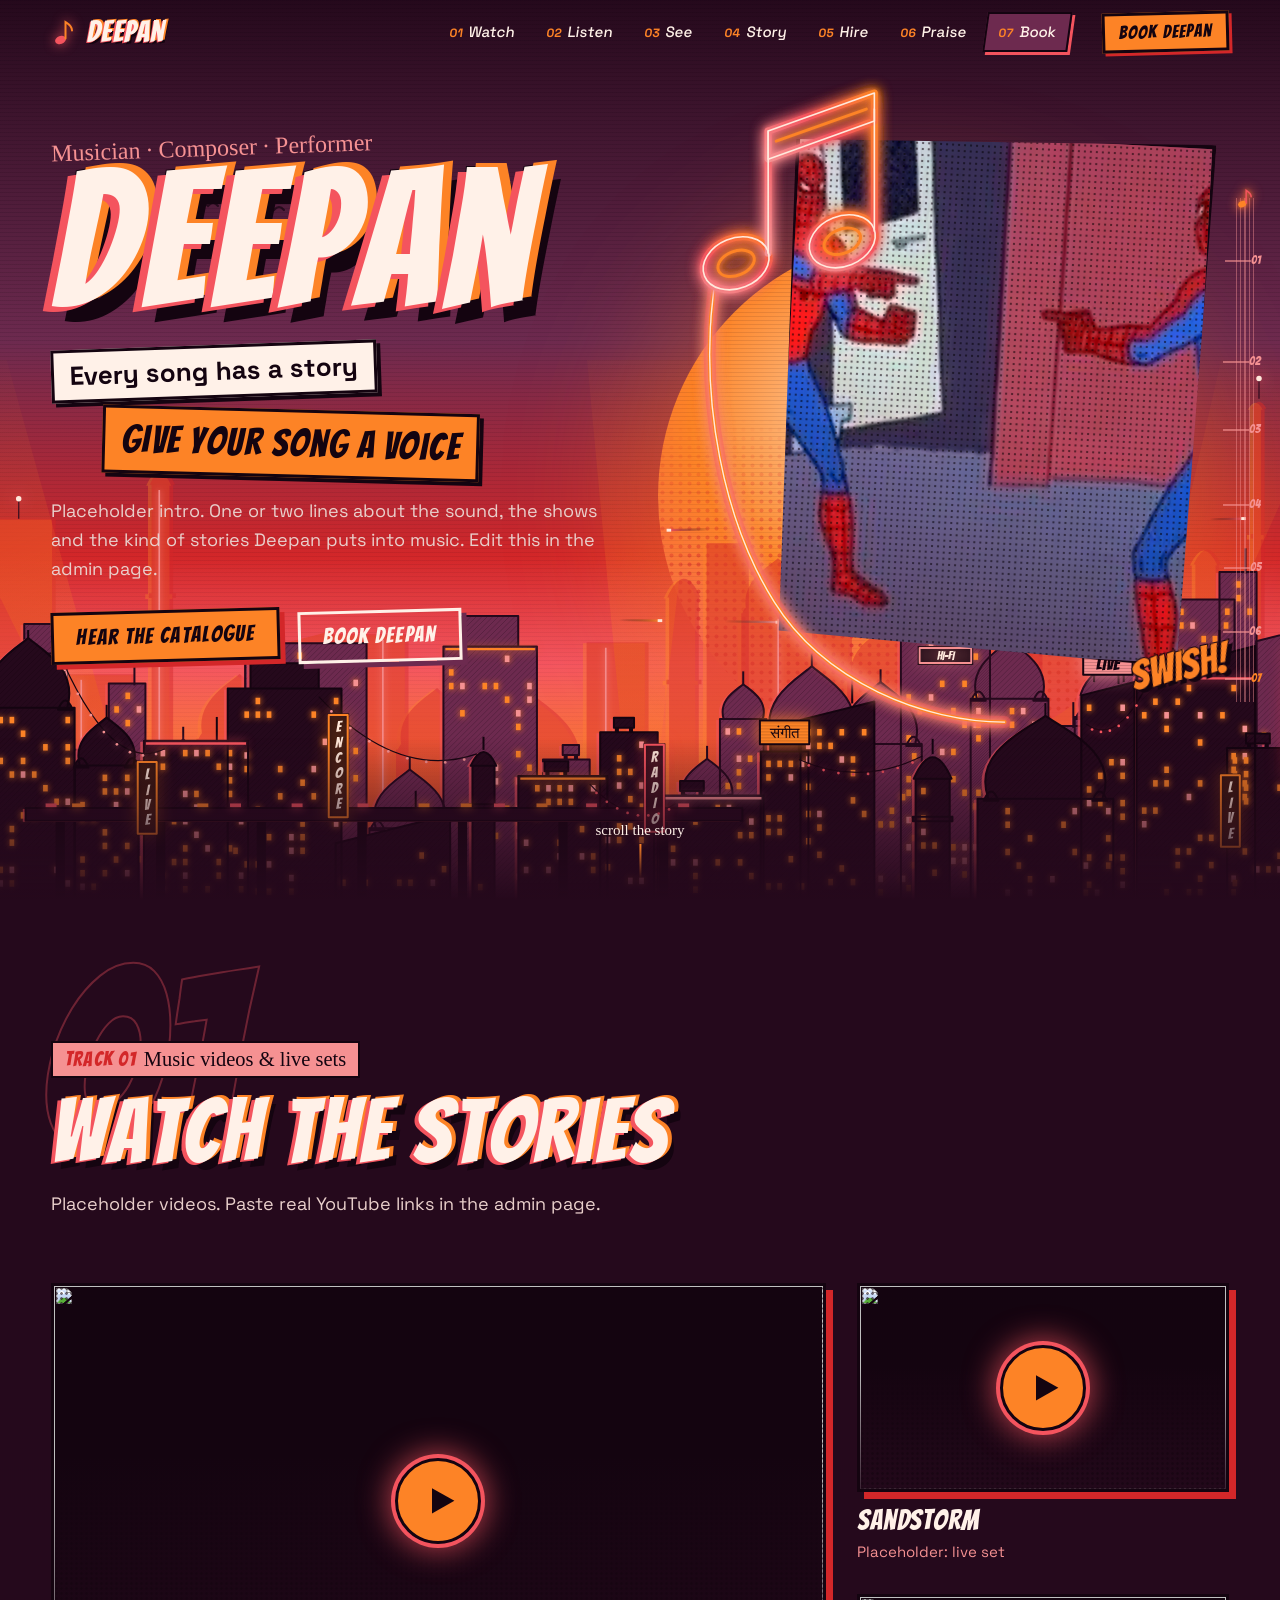
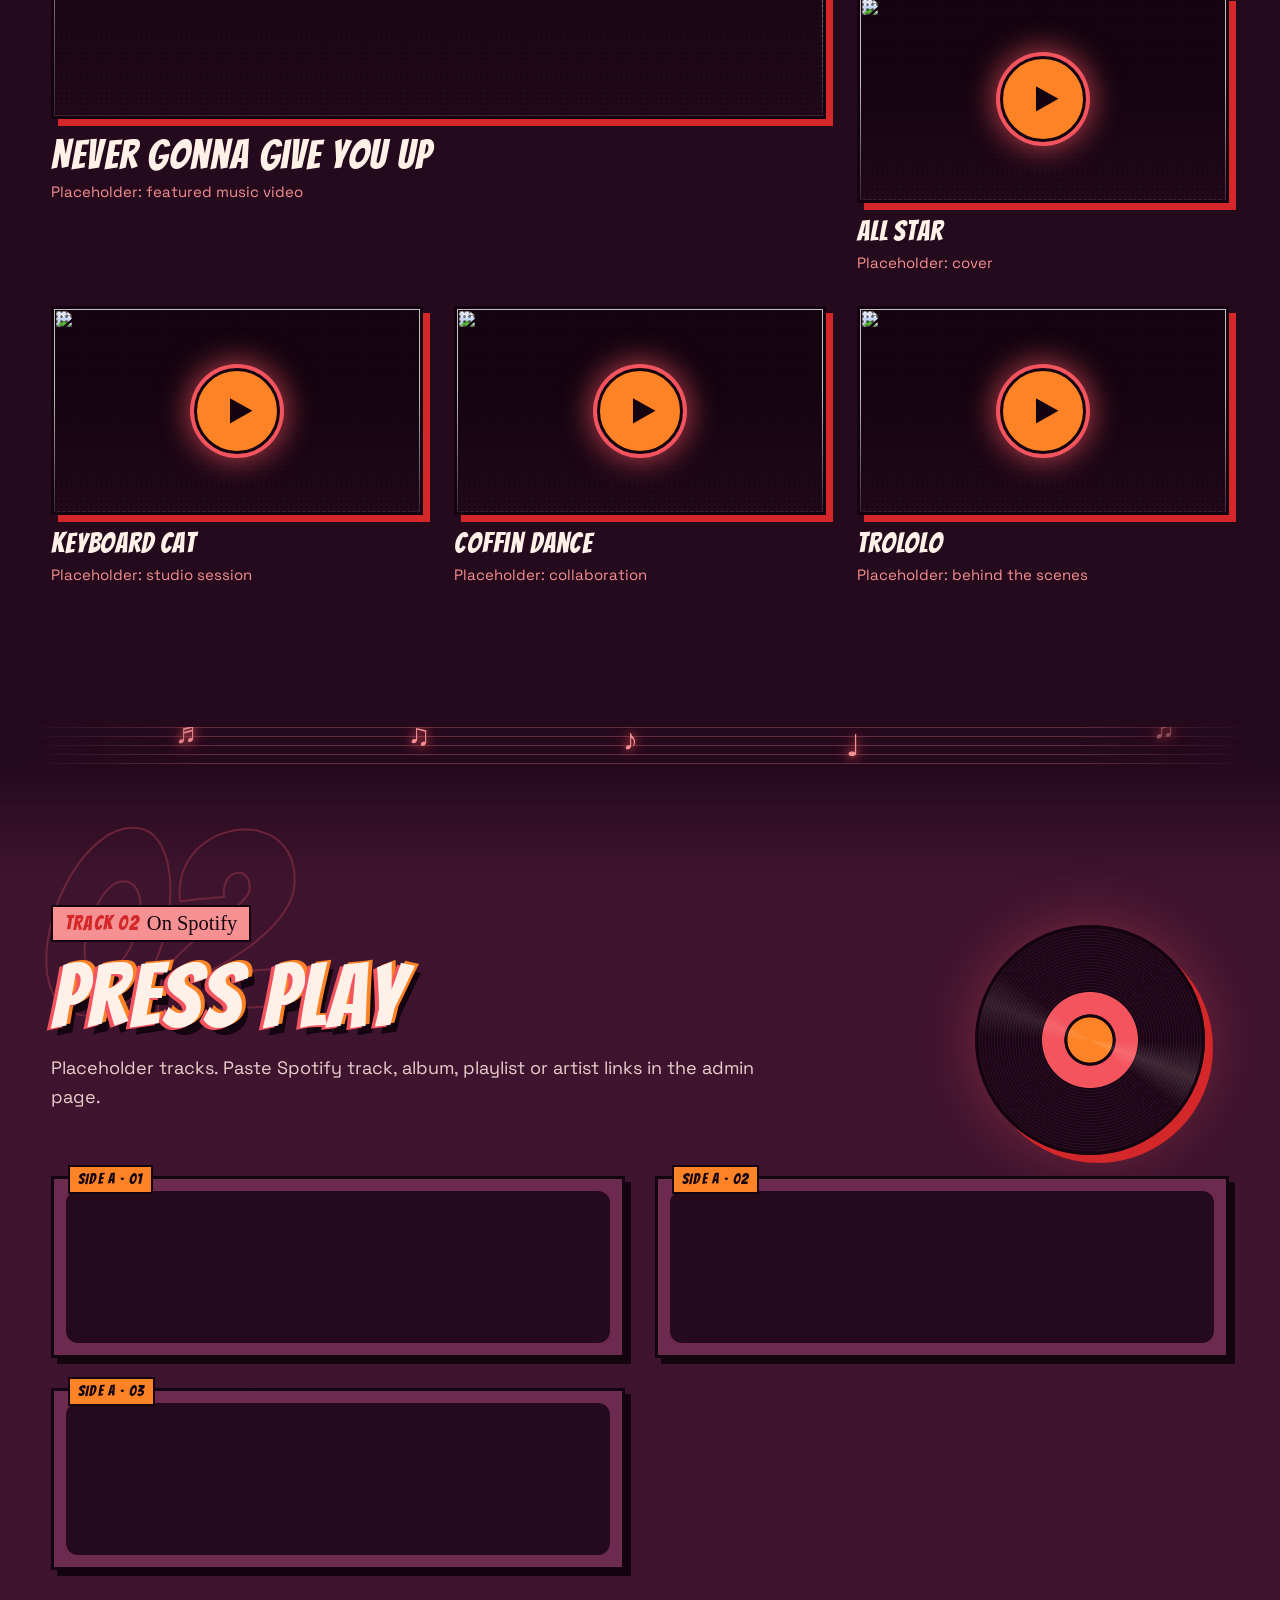
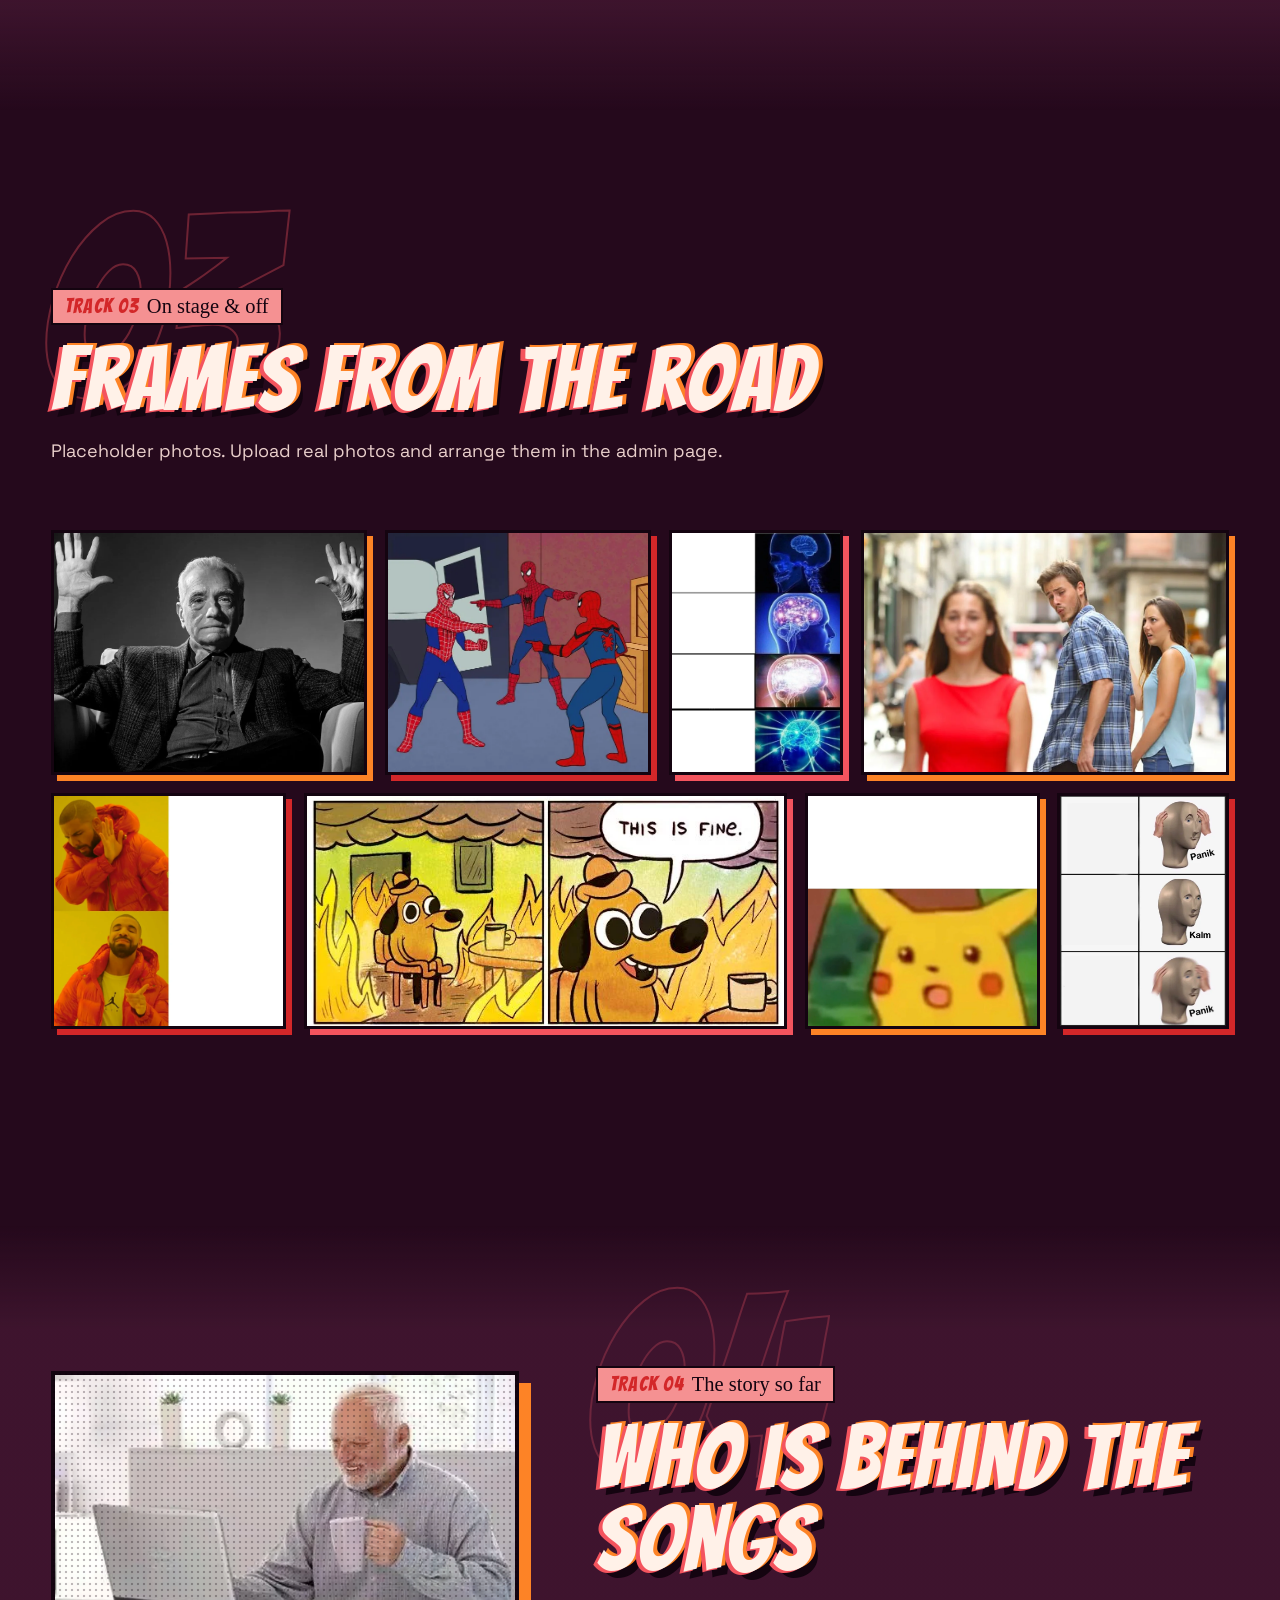
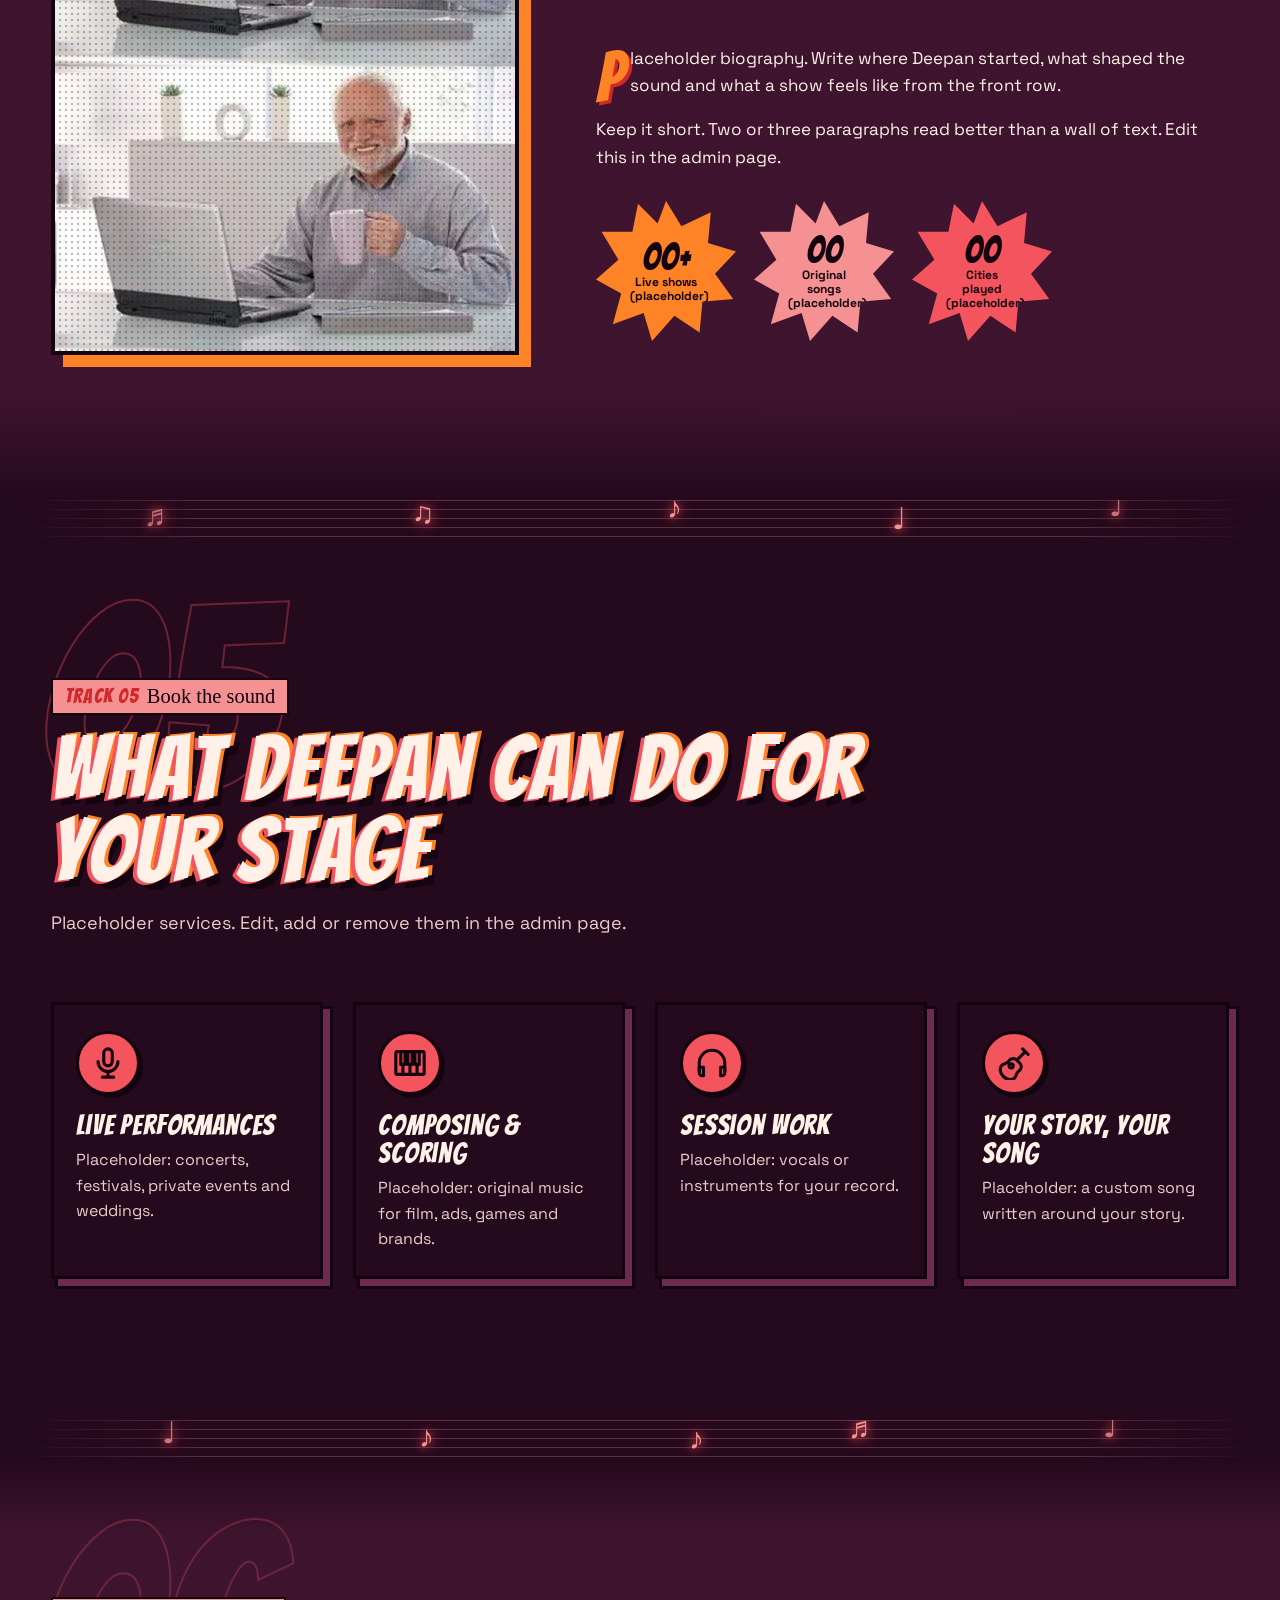
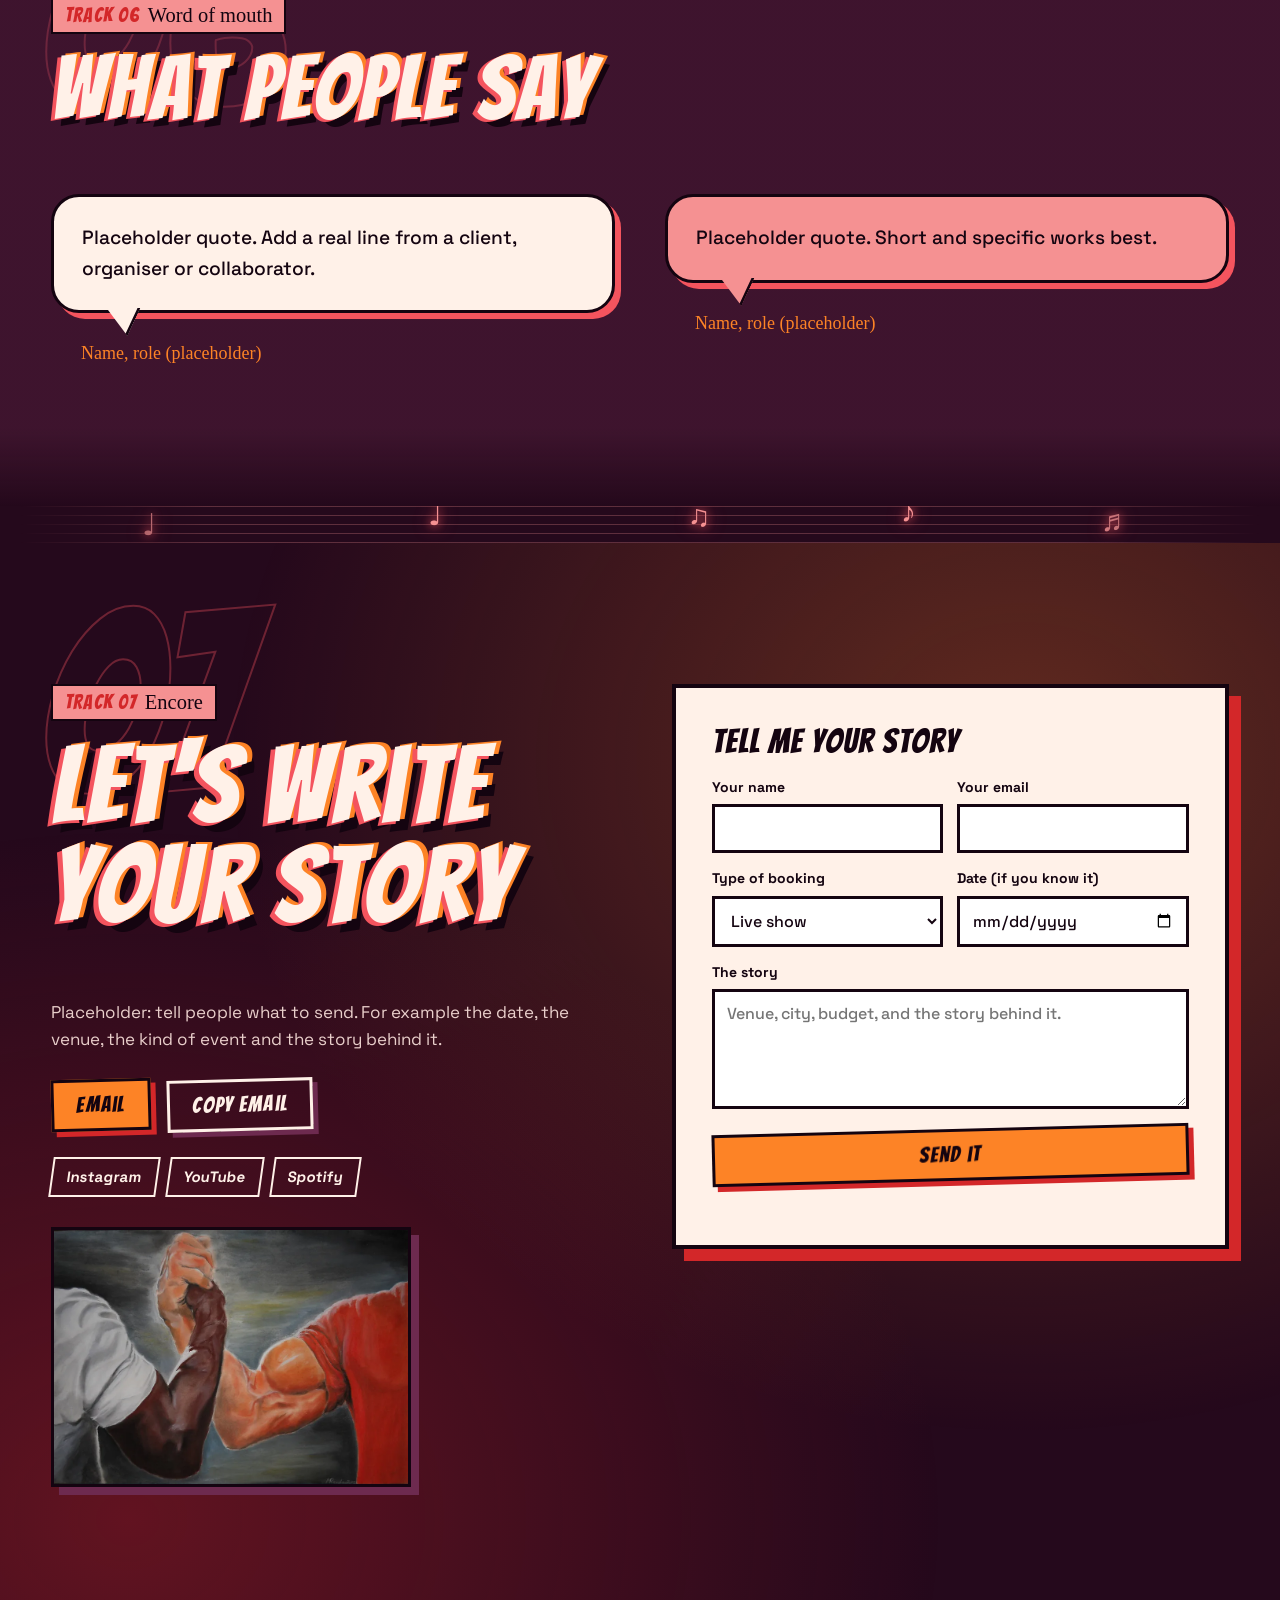
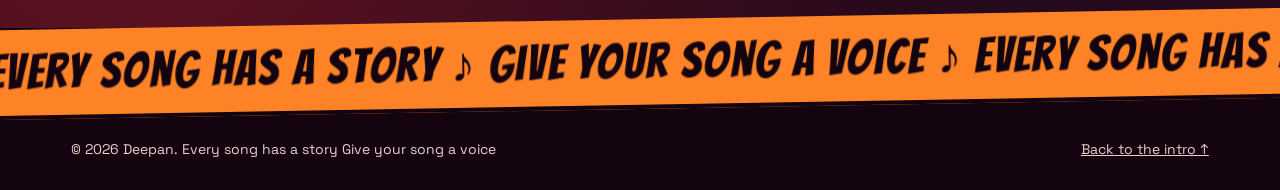
==== commit 6865c4f3: "Update site content" ====
--- a/index.html
+++ b/index.html
@@ -4,30 +4,33 @@
     <meta charset="utf-8">
     <meta name="viewport" content="width=device-width, initial-scale=1, viewport-fit=cover">
     <meta name="theme-color" content="#25091C">
-    <!-- SEO:START -->
-    <title>Deepan | Musician, composer and performer</title>
-    <meta name="description" content="Every song has a story. Give your song yours. Watch, listen and book Deepan for live shows, composing and session work.">
-    <meta name="keywords" content="Deepan, musician, composer, live music, singer, book a musician">
-    <meta name="robots" content="noindex">
-    <meta property="og:type" content="website">
-    <meta property="og:title" content="Deepan | Musician, composer and performer">
-    <meta property="og:description" content="Every song has a story. Give your song yours. Watch, listen and book Deepan for live shows, composing and session work.">
-    <meta property="og:image" content="assets/placeholders/spiderman-pointing.webp">
-    <meta property="og:locale" content="en_IN">
-    <meta property="og:site_name" content="Deepan">
-    <meta name="twitter:card" content="summary_large_image">
-    <meta name="twitter:title" content="Deepan | Musician, composer and performer">
-    <meta name="twitter:description" content="Every song has a story. Give your song yours. Watch, listen and book Deepan for live shows, composing and session work.">
-    <meta name="twitter:image" content="assets/placeholders/spiderman-pointing.webp">
-    <script type="application/ld+json">
-{
-  "@context": "https://schema.org",
-  "@type": "MusicGroup",
-  "name": "Deepan",
-  "description": "Every song has a story. Give your song yours. Watch, listen and book Deepan for live shows, composing and session work.",
-  "image": "assets/placeholders/spiderman-pointing.webp",
-  "email": "hello@example.com"
-}
+    <!-- SEO:START -->
+    <title>Deepan | Musician, composer and performer</title>
+    <meta name="description" content="Every song has a story. Give your song yours. Watch, listen and book Deepan for live shows, composing and session work.">
+    <meta name="keywords" content="Deepan, musician, composer, live music, singer, book a musician">
+    <meta name="robots" content="noindex">
+    <link rel="canonical" href="https://deepan-banerjee.github.io/Deepan_Banerjee/">
+    <meta property="og:type" content="website">
+    <meta property="og:title" content="Deepan | Musician, composer and performer">
+    <meta property="og:description" content="Every song has a story. Give your song yours. Watch, listen and book Deepan for live shows, composing and session work.">
+    <meta property="og:url" content="https://deepan-banerjee.github.io/Deepan_Banerjee/">
+    <meta property="og:image" content="https://deepan-banerjee.github.io/Deepan_Banerjee/assets/placeholders/spiderman-pointing.webp">
+    <meta property="og:locale" content="en_IN">
+    <meta property="og:site_name" content="Deepan">
+    <meta name="twitter:card" content="summary_large_image">
+    <meta name="twitter:title" content="Deepan | Musician, composer and performer">
+    <meta name="twitter:description" content="Every song has a story. Give your song yours. Watch, listen and book Deepan for live shows, composing and session work.">
+    <meta name="twitter:image" content="https://deepan-banerjee.github.io/Deepan_Banerjee/assets/placeholders/spiderman-pointing.webp">
+    <script type="application/ld+json">
+{
+  "@context": "https://schema.org",
+  "@type": "MusicGroup",
+  "name": "Deepan",
+  "description": "Every song has a story. Give your song yours. Watch, listen and book Deepan for live shows, composing and session work.",
+  "url": "https://deepan-banerjee.github.io/Deepan_Banerjee/",
+  "image": "https://deepan-banerjee.github.io/Deepan_Banerjee/assets/placeholders/spiderman-pointing.webp",
+  "email": "hello@example.com"
+}
 </script>
     <!-- SEO:END -->
     <link rel="icon" href="favicon.svg" type="image/svg+xml">
